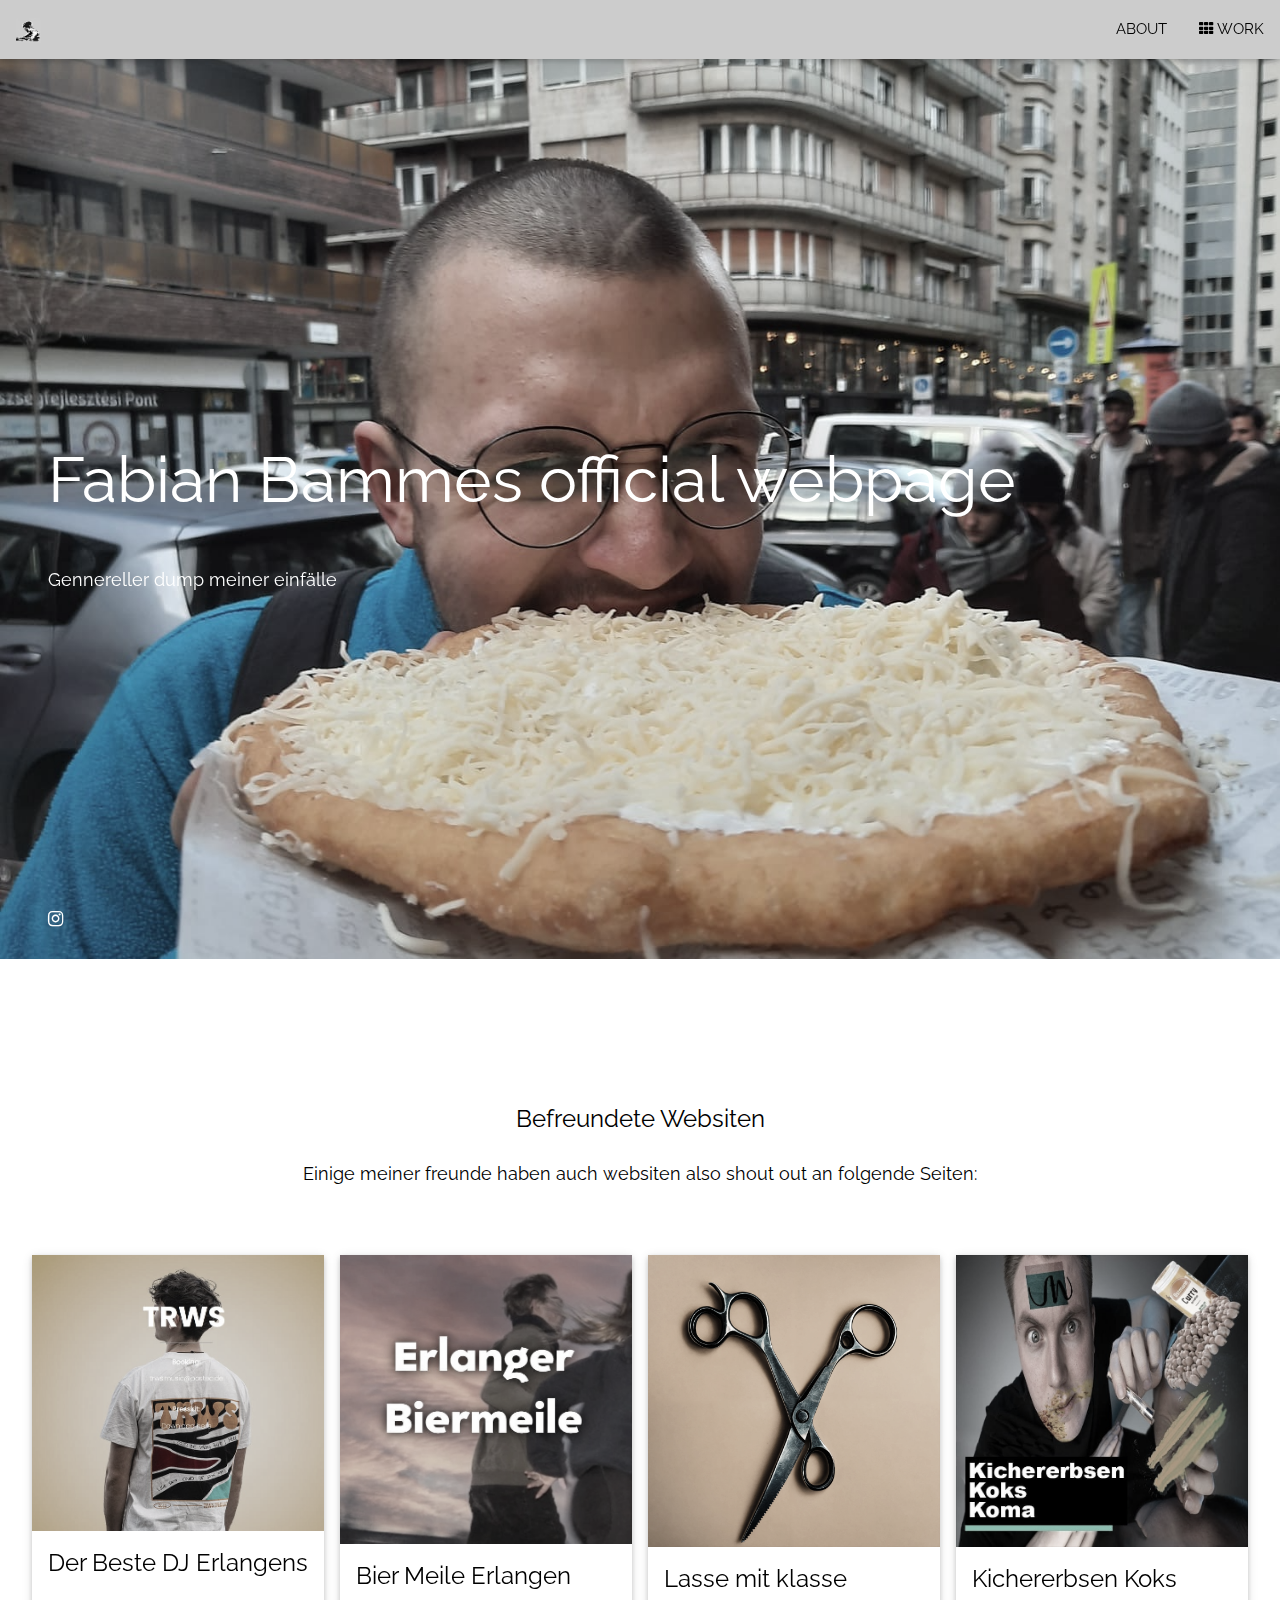
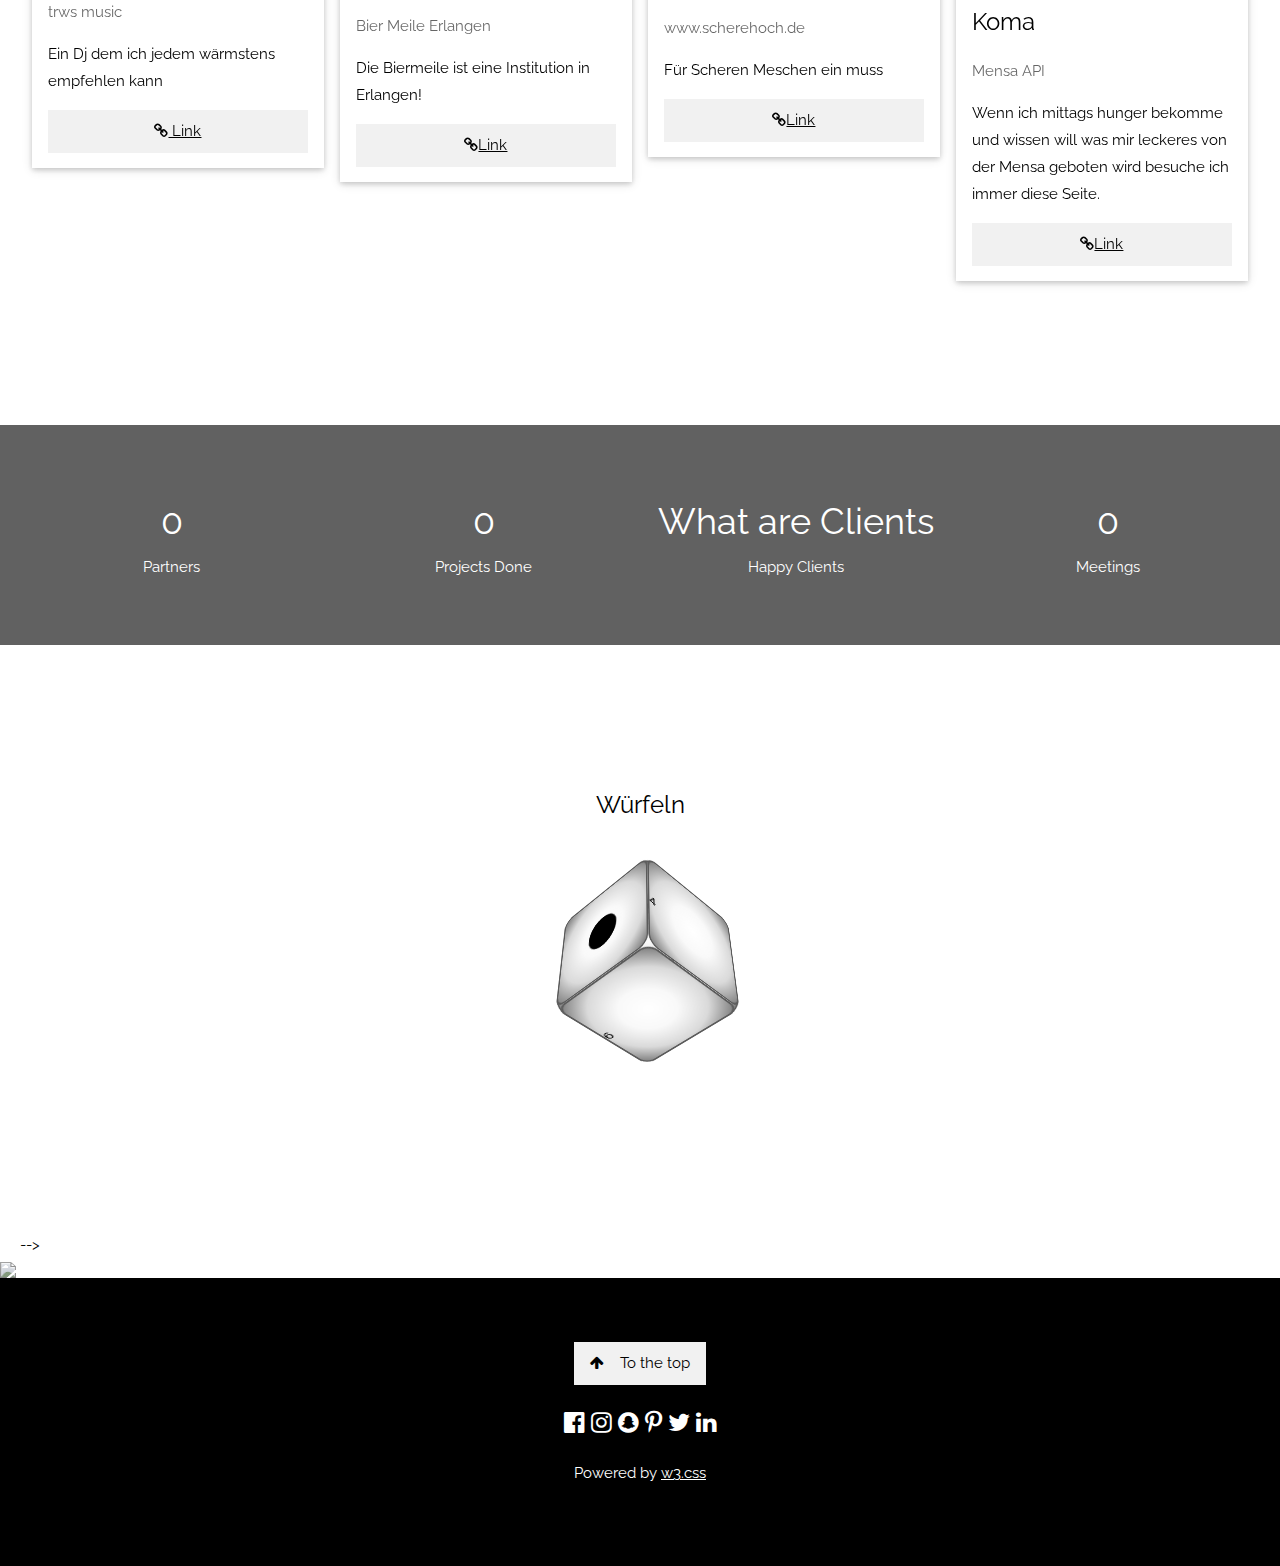
==== index.html @ ce0ee43f "würfel2" ====
<!DOCTYPE html>
<html>
<head>
<title>Fabian Bammes official</title>
<meta charset="UTF-8">
<meta name="viewport" content="width=device-width, initial-scale=1">
<link rel="stylesheet" href="./css/style.css">
<link rel="stylesheet" href="https://fonts.googleapis.com/css?family=Raleway">
<link rel="stylesheet" href="https://cdnjs.cloudflare.com/ajax/libs/font-awesome/4.7.0/css/font-awesome.min.css">
<link rel="stylesheet" href="css/wuerfel.css">
<style>
body,h1,h2,h3,h4,h5,h6 {font-family: "Raleway", sans-serif}

body, html {
  height: 100%;
  line-height: 1.8;
}

/* Full height image header */
.bgimg-1 {
  background-position: center;
  background-size: cover;
  background-image: url("Langosch.JPG");
  min-height: 100%;
}

.w3-bar .w3-button {
  padding: 16px;
}
</style>
</head>
<body>

<!-- Navbar (sit on top) -->
<div class="w3-top">
  <div class="w3-bar w3-fbgrey w3-card" id="myNavbar"> 
    <a href="#home" class="w3-bar-item w3-button w3-wide" >
        <img src="coding2.jpg" alt="Logo" width="25" >
    </a>
    <!-- Right-sided navbar links -->
    <div class="w3-right w3-hide-small">
      <a href="#about" class="w3-bar-item w3-button">ABOUT</a>
      <!-- <a href="#team" class="w3-bar-item w3-button"><i class="fa fa-user"></i> TEAM</a> -->
      <a href="#work" class="w3-bar-item w3-button"><i class="fa fa-th"></i> WORK</a>
      <!-- <a href="#pricing" class="w3-bar-item w3-button"><i class="fa fa-usd"></i> PRICING</a>
      <a href="#contact" class="w3-bar-item w3-button"><i class="fa fa-envelope"></i> CONTACT</a> -->
    </div>

    <!-- Hide right-floated links on small screens and replace them with a menu icon -->
    <a href="javascript:void(0)" class="w3-bar-item w3-button w3-right w3-hide-large w3-hide-medium" onclick="w3_open()">
      <i class="fa fa-bars"></i>
    </a>
  </div>
  <script src ='js/w3_open.js'></script>
</div>

<!-- Sidebar on small screens when clicking the menu icon -->
<nav class="w3-sidebar w3-bar-block w3-black w3-card w3-animate-left w3-hide-medium w3-hide-large" style="display:none" id="mySidebar">
  <a href="javascript:void(0)" onclick="w3_close()" class="w3-bar-item w3-button w3-large w3-padding-16">Close</a>
  <a href="#about" onclick="w3_close()" class="w3-bar-item w3-button">ABOUT</a>
  <!-- <a href="#team" onclick="w3_close()" class="w3-bar-item w3-button">TEAM</a> -->
  <a href="#work" onclick="w3_close()" class="w3-bar-item w3-button">WORK</a>
  <!-- <a href="#pricing" onclick="w3_close()" class="w3-bar-item w3-button">PRICING</a>
  <a href="#contact" onclick="w3_close()" class="w3-bar-item w3-button">CONTACT</a> -->
</nav>

<!-- Header with full-height image -->
<header class="bgimg-1 w3-display-container w3-grayscale-min" id="home">
  <div class="w3-display-left w3-text-white" style="padding:48px">
    <span class="w3-jumbo w3-hide-small">Fabian Bammes official webpage</span><br>
    <span class="w3-xxlarge w3-hide-large w3-hide-medium">Fabian Bammes official webpage</span><br>
    <span class="w3-large">Gennereller dump meiner einfälle</span>
    <!-- <p><a href="#about" class="w3-button w3-white w3-padding-large w3-large w3-margin-top w3-opacity w3-hover-opacity-off">Learn more and start today</a></p> -->
  </div> 
  <div class="w3-display-bottomleft w3-text-grey w3-large" style="padding:24px 48px">
    <!-- <i class="fa fa-facebook-official w3-hover-opacity"></i> -->
    <i class="fa fa-instagram w3-hover-opacity"></i>
    <!-- <i class="fa fa-snapchat w3-hover-opacity"></i>
    <i class="fa fa-pinterest-p w3-hover-opacity"></i>
    <i class="fa fa-twitter w3-hover-opacity"></i>
    <i class="fa fa-linkedin w3-hover-opacity"></i> -->
  </div>
</header>

<!-- About Section -->
<!-- <div class="w3-container" style="padding:128px 16px" id="about">
  <h3 class="w3-center">ABOUT THE COMPANY</h3>
  <p class="w3-center w3-large">Key features of our company</p>
  <div class="w3-row-padding w3-center" style="margin-top:64px">
    <div class="w3-quarter">
      <i class="fa fa-desktop w3-margin-bottom w3-jumbo w3-center"></i>
      <p class="w3-large">Responsive</p>
      <p>Lorem ipsum dolor sit amet, consectetur adipiscing elit, sed do eiusmod tempor incididunt ut labore et dolore.</p>
    </div>
    <div class="w3-quarter">
      <i class="fa fa-heart w3-margin-bottom w3-jumbo"></i>
      <p class="w3-large">Passion</p>
      <p>Lorem ipsum dolor sit amet, consectetur adipiscing elit, sed do eiusmod tempor incididunt ut labore et dolore.</p>
    </div>
    <div class="w3-quarter">
      <i class="fa fa-diamond w3-margin-bottom w3-jumbo"></i>
      <p class="w3-large">Design</p>
      <p>Lorem ipsum dolor sit amet, consectetur adipiscing elit, sed do eiusmod tempor incididunt ut labore et dolore.</p>
    </div>
    <div class="w3-quarter">
      <i class="fa fa-cog w3-margin-bottom w3-jumbo"></i>
      <p class="w3-large">Support</p>
      <p>Lorem ipsum dolor sit amet, consectetur adipiscing elit, sed do eiusmod tempor incididunt ut labore et dolore.</p>
    </div>
  </div>
</div> -->

<!-- Promo Section - "We know design" -->
<!-- <div class="w3-container w3-light-grey" style="padding:128px 16px">
  <div class="w3-row-padding">
    <div class="w3-col m6">
      <h3>We know design.</h3>
      <p>Lorem ipsum dolor sit amet, consectetur adipiscing elit, sed do eiusmod<br>tempor incididunt ut labore et dolore.</p>
      <p><a href="#work" class="w3-button w3-black"><i class="fa fa-th"> </i> View Our Works</a></p>
    </div>
    <div class="w3-col m6">
      <img class="w3-image w3-round-large" src="/w3images/phone_buildings.jpg" alt="Buildings" width="700" height="394">
    </div>
  </div>
</div> -->

<!-- Team Section -->
<div class="w3-container" style="padding:128px 16px" id="team">
  <h3 class="w3-center">Befreundete Websiten</h3>
  <p class="w3-center w3-large">Einige meiner freunde haben auch websiten also shout out an folgende Seiten:</p>
  <!-- OLE -->
  <div class="w3-row-padding w3-grayscale" style="margin-top:64px">
    <div class="w3-col l3 m6 w3-margin-bottom">
      <div class="w3-card">
        <img src="TRWS.JPG" alt="TRWS" style="width:100%">
        <div class="w3-container">
          <h3>Der Beste DJ Erlangens</h3>
          <p class="w3-opacity">trws music</p>
          <p>Ein Dj dem ich jedem wärmstens empfehlen kann</p>
          <a href="https://trws-music.com/">
            <p><button class="w3-button w3-light-grey w3-block"><i class="fa fa-link"></i> Link</button></p>
            </a>
        </div>
      </div>
    </div>

    <!-- BM-Erlangen -->
    <div class="w3-col l3 m6 w3-margin-bottom">
      <div class="w3-card">
        <img src="BM1.JPG" alt="BM" style="width:100%">
        <div class="w3-container">
          <h3>Bier Meile Erlangen</h3>
          <p class="w3-opacity">Bier Meile Erlangen</p>
          <p>Die Biermeile ist eine Institution in Erlangen!</p>
          <a href="https://www.bier-meile.com">
          <p><button class="w3-button w3-light-grey w3-block"><i class="fa fa-link"></i>Link</button></p>
         </a>
        </div>
      </div>
    </div>

    <!-- Scheren -->
    <div class="w3-col l3 m6 w3-margin-bottom">
        <div class="w3-card">
          <img src="Schere.jpg" alt="Schere" style="width:100%">
          <div  class="w3-container">
            <h3>Lasse mit klasse</h3>
            <p class="w3-opacity">www.scherehoch.de</p>
            <p>Für Scheren Meschen ein muss</p>
            <a href="https://www.scherehoch.de">
            <p><button class="w3-button w3-light-grey w3-block"><i class="fa fa-link"></i>Link</button></p>
            </a>
          </div>
        </div>
    </div>

    <!-- Kichererbsen KK -->
    <div class="w3-col l3 m6 w3-margin-bottom">
      <div class="w3-card">
        <img src="KKK.jpeg" alt="GUGU" style="width:100%">
        <div class="w3-container">
          <h3>Kichererbsen Koks Koma</h3>
          <p class="w3-opacity">Mensa API</p>
          <p>Wenn ich mittags hunger bekomme und wissen will was mir leckeres von der Mensa geboten wird besuche ich immer diese Seite.</p>
          <a href="https://www.wann-mensa-heute.de">
            <p><button class="w3-button w3-light-grey w3-block"><i class="fa fa-link"></i>Link</button></p>
            </a>
        </div>
      </div>
    </div>

    <!-- slider -->
    <!-- <div class="w3-col l3 m6 w3-margin-bottom">
      <div class="w3-card">
        <img src="rand.JPG" alt="Mike" style="width:100%">
        <div class="w3-container">
          <h3>Bier Meile Erlangen</h3>
          <p class="w3-opacity">Bier Meile Erlangen</p>
          <p>Die Biermeile ist eine Institution in Erlangen!</p>
          <a href="https://sliding.toys/mystic-square/8-puzzle/">
          <p><button class="w3-button w3-light-grey w3-block"><i class="fa fa-link"></i>Link</button></p>
         </a>
        </div>
      </div>
    </div> -->

    
   <!--  <div class="w3-col l3 m6 w3-margin-bottom">
      <div class="w3-card">
        <img src=" " alt="" style="width:100%">
        <div class="w3-container">
          <h3>test</h3>
          <p class="w3-opacity">test</p>
          <p>test</p>
          <a href="https://longdogechallenge.com/">
          <p><button class="w3-button w3-light-grey w3-block"><i class="fa fa-link"></i>Link</button></p>
         </a>
        </div>
      </div>
    </div> -->

  </div>
</div>

<!-- Promo Section "Statistics" -->
<div class="w3-container w3-row w3-center w3-dark-grey w3-padding-64">
  <div class="w3-quarter">
    <span class="w3-xxlarge">0</span>
    <br>Partners
  </div>
  <div class="w3-quarter">
    <span class="w3-xxlarge">0</span>
    <br>Projects Done
  </div>
  <div class="w3-quarter">
    <span class="w3-xxlarge">What are Clients</span>
    <br>Happy Clients
  </div>
  <div class="w3-quarter">
    <span class="w3-xxlarge">0</span>
    <br>Meetings
  </div>
</div>

<div class="w3-container" style="padding:128px 16px" id="team">
  <h3 class="w3-center">Würfeln</h3>

  <div class="wrapper">
    <div class="cube" id="cube">
        <div class="face">1</div>
        <div class="face">2</div>
        <div class="face">3</div>
        <div class="face">4</div>
        <div class="face">5</div>
        <div class="face">6</div>
    </div>
</div>
<script src="js/wuerfeln.js"></script>
</div>













<!-- Work Section -->
<!-- <div class="w3-container" style="padding:128px 16px" id="work">
  <h3 class="w3-center">OUR WORK</h3>
  <p class="w3-center w3-large">What we've done for people</p>

  <div class="w3-row-padding" style="margin-top:64px">
    <div class="w3-col l3 m6">
      <img src="/w3images/tech_mic.jpg" style="width:100%" onclick="onClick(this)" class="w3-hover-opacity" alt="A microphone">
    </div>
    <div class="w3-col l3 m6">
      <img src="/w3images/tech_phone.jpg" style="width:100%" onclick="onClick(this)" class="w3-hover-opacity" alt="A phone">
    </div>
    <div class="w3-col l3 m6">
      <img src="/w3images/tech_drone.jpg" style="width:100%" onclick="onClick(this)" class="w3-hover-opacity" alt="A drone">
    </div>
    <div class="w3-col l3 m6">
      <img src="/w3images/tech_sound.jpg" style="width:100%" onclick="onClick(this)" class="w3-hover-opacity" alt="Soundbox">
    </div>
  </div>

  <div class="w3-row-padding w3-section">
    <div class="w3-col l3 m6">
      <img src="/w3images/tech_tablet.jpg" style="width:100%" onclick="onClick(this)" class="w3-hover-opacity" alt="A tablet">
    </div>
    <div class="w3-col l3 m6">
      <img src="/w3images/tech_camera.jpg" style="width:100%" onclick="onClick(this)" class="w3-hover-opacity" alt="A camera">
    </div>
    <div class="w3-col l3 m6">
      <img src="/w3images/tech_typewriter.jpg" style="width:100%" onclick="onClick(this)" class="w3-hover-opacity" alt="A typewriter">
    </div>
    <div class="w3-col l3 m6">
      <img src="/w3images/tech_tableturner.jpg" style="width:100%" onclick="onClick(this)" class="w3-hover-opacity" alt="A tableturner">
    </div>
  </div>
</div> -->

<!-- Modal for full size images on click-->
<!-- <div id="modal01" class="w3-modal w3-black" onclick="this.style.display='none'">
  <span class="w3-button w3-xxlarge w3-black w3-padding-large w3-display-topright" title="Close Modal Image">×</span>
  <div class="w3-modal-content w3-animate-zoom w3-center w3-transparent w3-padding-64">
    <img id="img01" class="w3-image">
    <p id="caption" class="w3-opacity w3-large"></p>
  </div>
</div> -->

<!-- Skills Section -->
<!-- <div class="w3-container w3-light-grey w3-padding-64">
  <div class="w3-row-padding">
    <div class="w3-col m6">
      <h3>Our Skills.</h3>
      <p>Lorem ipsum dolor sit amet, consectetur adipiscing elit, sed do eiusmod<br>
      tempor incididunt ut labore et dolore.</p>
      <p>Lorem ipsum dolor sit amet, consectetur adipiscing elit, sed do eiusmod<br>
      tempor incididunt ut labore et dolore.</p>
    </div>
    <div class="w3-col m6">
      <p class="w3-wide"><i class="fa fa-camera w3-margin-right"></i>Photography</p>
      <div class="w3-grey">
        <div class="w3-container w3-dark-grey w3-center" style="width:90%">90%</div>
      </div>
      <p class="w3-wide"><i class="fa fa-desktop w3-margin-right"></i>Web Design</p>
      <div class="w3-grey">
        <div class="w3-container w3-dark-grey w3-center" style="width:85%">85%</div>
      </div>
      <p class="w3-wide"><i class="fa fa-photo w3-margin-right"></i>Photoshop</p>
      <div class="w3-grey">
        <div class="w3-container w3-dark-grey w3-center" style="width:75%">75%</div>
      </div>
    </div>
  </div>
</div> -->

<!-- Pricing Section -->
<!-- <div class="w3-container w3-center w3-dark-grey" style="padding:128px 16px" id="pricing">
  <h3>PRICING</h3>
  <p class="w3-large">Choose a pricing plan that fits your needs.</p>
  <div class="w3-row-padding" style="margin-top:64px">
    <div class="w3-third w3-section">
      <ul class="w3-ul w3-white w3-hover-shadow">
        <li class="w3-black w3-xlarge w3-padding-32">Basic</li>
        <li class="w3-padding-16"><b>10GB</b> Storage</li>
        <li class="w3-padding-16"><b>10</b> Emails</li>
        <li class="w3-padding-16"><b>10</b> Domains</li>
        <li class="w3-padding-16"><b>Endless</b> Support</li>
        <li class="w3-padding-16">
          <h2 class="w3-wide">$ 10</h2>
          <span class="w3-opacity">per month</span>
        </li>
        <li class="w3-light-grey w3-padding-24">
          <button class="w3-button w3-black w3-padding-large">Sign Up</button>
        </li>
      </ul>
    </div>
    <div class="w3-third">
      <ul class="w3-ul w3-white w3-hover-shadow">
        <li class="w3-red w3-xlarge w3-padding-48">Pro</li>
        <li class="w3-padding-16"><b>25GB</b> Storage</li>
        <li class="w3-padding-16"><b>25</b> Emails</li>
        <li class="w3-padding-16"><b>25</b> Domains</li>
        <li class="w3-padding-16"><b>Endless</b> Support</li>
        <li class="w3-padding-16">
          <h2 class="w3-wide">$ 25</h2>
          <span class="w3-opacity">per month</span>
        </li>
        <li class="w3-light-grey w3-padding-24">
          <button class="w3-button w3-black w3-padding-large">Sign Up</button>
        </li>
      </ul>
    </div>
    <div class="w3-third w3-section">
      <ul class="w3-ul w3-white w3-hover-shadow">
        <li class="w3-black w3-xlarge w3-padding-32">Premium</li>
        <li class="w3-padding-16"><b>50GB</b> Storage</li>
        <li class="w3-padding-16"><b>50</b> Emails</li>
        <li class="w3-padding-16"><b>50</b> Domains</li>
        <li class="w3-padding-16"><b>Endless</b> Support</li>
        <li class="w3-padding-16">
          <h2 class="w3-wide">$ 50</h2>
          <span class="w3-opacity">per month</span>
        </li>
        <li class="w3-light-grey w3-padding-24">
          <button class="w3-button w3-black w3-padding-large">Sign Up</button>
        </li>
      </ul>
    </div>
  </div>
</div> -->

<!-- Contact Section -->
<!-- <div class="w3-container w3-light-grey" style="padding:128px 16px" id="contact">
  <h3 class="w3-center">CONTACT</h3>
  <p class="w3-center w3-large">Lets get in touch. Send us a message:</p>
  <div style="margin-top:48px">
    <p><i class="fa fa-map-marker fa-fw w3-xxlarge w3-margin-right"></i> Chicago, US</p>
    <p><i class="fa fa-phone fa-fw w3-xxlarge w3-margin-right"></i> Phone: +00 151515</p>
    <p><i class="fa fa-envelope fa-fw w3-xxlarge w3-margin-right"> </i> Email: mail@mail.com</p>
    <br>
    <form action="/action_page.php" target="_blank">
      <p><input class="w3-input w3-border" type="text" placeholder="Name" required name="Name"></p>
      <p><input class="w3-input w3-border" type="text" placeholder="Email" required name="Email"></p>
      <p><input class="w3-input w3-border" type="text" placeholder="Subject" required name="Subject"></p>
      <p><input class="w3-input w3-border" type="text" placeholder="Message" required name="Message"></p>
      <p>
        <button class="w3-button w3-black" type="submit">
          <i class="fa fa-paper-plane"></i> SEND MESSAGE
        </button>
      </p>
    </form>
    <!-- Image of location/map -->
    <img src="/w3images/map.jpg" class="w3-image w3-greyscale" style="width:100%;margin-top:48px">
  </div>
</div> -->

<!-- Footer -->
<footer class="w3-center w3-black w3-padding-64">
  <a href="#home" class="w3-button w3-light-grey"><i class="fa fa-arrow-up w3-margin-right"></i>To the top</a>
  <div class="w3-xlarge w3-section">
    <i class="fa fa-facebook-official w3-hover-opacity"></i>
    <i class="fa fa-instagram w3-hover-opacity"></i>
    <i class="fa fa-snapchat w3-hover-opacity"></i>
    <i class="fa fa-pinterest-p w3-hover-opacity"></i>
    <i class="fa fa-twitter w3-hover-opacity"></i>
    <i class="fa fa-linkedin w3-hover-opacity"></i>
  </div>
  <p>Powered by <a href="https://www.w3schools.com/w3css/default.asp" title="W3.CSS" target="_blank" class="w3-hover-text-green">w3.css</a></p>
</footer>
---- css/style.css ----
/* W3.CSS 4.15 December 2020 by Jan Egil and Borge Refsnes */
html{box-sizing:border-box}*,*:before,*:after{box-sizing:inherit}
/* Extract from normalize.css by Nicolas Gallagher and Jonathan Neal git.io/normalize */
html{-ms-text-size-adjust:100%;-webkit-text-size-adjust:100%}body{margin:0}
article,aside,details,figcaption,figure,footer,header,main,menu,nav,section{display:block}summary{display:list-item}
audio,canvas,progress,video{display:inline-block}progress{vertical-align:baseline}
audio:not([controls]){display:none;height:0}[hidden],template{display:none}
a{background-color:transparent}a:active,a:hover{outline-width:0}
abbr[title]{border-bottom:none;text-decoration:underline;text-decoration:underline dotted}
b,strong{font-weight:bolder}dfn{font-style:italic}mark{background:#ff0;color:#000}
small{font-size:80%}sub,sup{font-size:75%;line-height:0;position:relative;vertical-align:baseline}
sub{bottom:-0.25em}sup{top:-0.5em}figure{margin:1em 40px}img{border-style:none}
code,kbd,pre,samp{font-family:monospace,monospace;font-size:1em}hr{box-sizing:content-box;height:0;overflow:visible}
button,input,select,textarea,optgroup{font:inherit;margin:0}optgroup{font-weight:bold}
button,input{overflow:visible}button,select{text-transform:none}
button,[type=button],[type=reset],[type=submit]{-webkit-appearance:button}
button::-moz-focus-inner,[type=button]::-moz-focus-inner,[type=reset]::-moz-focus-inner,[type=submit]::-moz-focus-inner{border-style:none;padding:0}
button:-moz-focusring,[type=button]:-moz-focusring,[type=reset]:-moz-focusring,[type=submit]:-moz-focusring{outline:1px dotted ButtonText}
fieldset{border:1px solid #c0c0c0;margin:0 2px;padding:.35em .625em .75em}
legend{color:inherit;display:table;max-width:100%;padding:0;white-space:normal}textarea{overflow:auto}
[type=checkbox],[type=radio]{padding:0}
[type=number]::-webkit-inner-spin-button,[type=number]::-webkit-outer-spin-button{height:auto}
[type=search]{-webkit-appearance:textfield;outline-offset:-2px}
[type=search]::-webkit-search-decoration{-webkit-appearance:none}
::-webkit-file-upload-button{-webkit-appearance:button;font:inherit}
/* End extract */
html,body{font-family:Verdana,sans-serif;font-size:15px;line-height:1.5}html{overflow-x:hidden}
h1{font-size:36px}h2{font-size:30px}h3{font-size:24px}h4{font-size:20px}h5{font-size:18px}h6{font-size:16px}
.w3-serif{font-family:serif}.w3-sans-serif{font-family:sans-serif}.w3-cursive{font-family:cursive}.w3-monospace{font-family:monospace}
h1,h2,h3,h4,h5,h6{font-family:"Segoe UI",Arial,sans-serif;font-weight:400;margin:10px 0}.w3-wide{letter-spacing:4px}
hr{border:0;border-top:1px solid #eee;margin:20px 0}
.w3-image{max-width:100%;height:auto}img{vertical-align:middle}a{color:inherit}
.w3-table,.w3-table-all{border-collapse:collapse;border-spacing:0;width:100%;display:table}.w3-table-all{border:1px solid #ccc}
.w3-bordered tr,.w3-table-all tr{border-bottom:1px solid #ddd}.w3-striped tbody tr:nth-child(even){background-color:#f1f1f1}
.w3-table-all tr:nth-child(odd){background-color:#fff}.w3-table-all tr:nth-child(even){background-color:#f1f1f1}
.w3-hoverable tbody tr:hover,.w3-ul.w3-hoverable li:hover{background-color:#ccc}.w3-centered tr th,.w3-centered tr td{text-align:center}
.w3-table td,.w3-table th,.w3-table-all td,.w3-table-all th{padding:8px 8px;display:table-cell;text-align:left;vertical-align:top}
.w3-table th:first-child,.w3-table td:first-child,.w3-table-all th:first-child,.w3-table-all td:first-child{padding-left:16px}
.w3-btn,.w3-button{border:none;display:inline-block;padding:8px 16px;vertical-align:middle;overflow:hidden;text-decoration:none;color:inherit;background-color:inherit;text-align:center;cursor:pointer;white-space:nowrap}
.w3-btn:hover{box-shadow:0 8px 16px 0 rgba(0,0,0,0.2),0 6px 20px 0 rgba(0,0,0,0.19)}
.w3-btn,.w3-button{-webkit-touch-callout:none;-webkit-user-select:none;-khtml-user-select:none;-moz-user-select:none;-ms-user-select:none;user-select:none}   
.w3-disabled,.w3-btn:disabled,.w3-button:disabled{cursor:not-allowed;opacity:0.3}.w3-disabled *,:disabled *{pointer-events:none}
.w3-btn.w3-disabled:hover,.w3-btn:disabled:hover{box-shadow:none}
.w3-badge,.w3-tag{background-color:#000;color:#fff;display:inline-block;padding-left:8px;padding-right:8px;text-align:center}.w3-badge{border-radius:50%}
.w3-ul{list-style-type:none;padding:0;margin:0}.w3-ul li{padding:8px 16px;border-bottom:1px solid #ddd}.w3-ul li:last-child{border-bottom:none}
.w3-tooltip,.w3-display-container{position:relative}.w3-tooltip .w3-text{display:none}.w3-tooltip:hover .w3-text{display:inline-block}
.w3-ripple:active{opacity:0.5}.w3-ripple{transition:opacity 0s}
.w3-input{padding:8px;display:block;border:none;border-bottom:1px solid #ccc;width:100%}
.w3-select{padding:9px 0;width:100%;border:none;border-bottom:1px solid #ccc}
.w3-dropdown-click,.w3-dropdown-hover{position:relative;display:inline-block;cursor:pointer}
.w3-dropdown-hover:hover .w3-dropdown-content{display:block}
.w3-dropdown-hover:first-child,.w3-dropdown-click:hover{background-color:#ccc;color:#000}
.w3-dropdown-hover:hover > .w3-button:first-child,.w3-dropdown-click:hover > .w3-button:first-child{background-color:#ccc;color:#000}
.w3-dropdown-content{cursor:auto;color:#000;background-color:#fff;display:none;position:absolute;min-width:160px;margin:0;padding:0;z-index:1}
.w3-check,.w3-radio{width:24px;height:24px;position:relative;top:6px}
.w3-sidebar{height:100%;width:200px;background-color:#fff;position:fixed!important;z-index:1;overflow:auto}
.w3-bar-block .w3-dropdown-hover,.w3-bar-block .w3-dropdown-click{width:100%}
.w3-bar-block .w3-dropdown-hover .w3-dropdown-content,.w3-bar-block .w3-dropdown-click .w3-dropdown-content{min-width:100%}
.w3-bar-block .w3-dropdown-hover .w3-button,.w3-bar-block .w3-dropdown-click .w3-button{width:100%;text-align:left;padding:8px 16px}
.w3-main,#main{transition:margin-left .4s}
.w3-modal{z-index:3;display:none;padding-top:100px;position:fixed;left:0;top:0;width:100%;height:100%;overflow:auto;background-color:rgb(0,0,0);background-color:rgba(0,0,0,0.4)}
.w3-modal-content{margin:auto;background-color:#fff;position:relative;padding:0;outline:0;width:600px}
.w3-bar{width:100%;overflow:hidden}.w3-center .w3-bar{display:inline-block;width:auto}
.w3-bar .w3-bar-item{padding:8px 16px;float:left;width:auto;border:none;display:block;outline:0}
.w3-bar .w3-dropdown-hover,.w3-bar .w3-dropdown-click{position:static;float:left}
.w3-bar .w3-button{white-space:normal}
.w3-bar-block .w3-bar-item{width:100%;display:block;padding:8px 16px;text-align:left;border:none;white-space:normal;float:none;outline:0}
.w3-bar-block.w3-center .w3-bar-item{text-align:center}.w3-block{display:block;width:100%}
.w3-responsive{display:block;overflow-x:auto}
.w3-container:after,.w3-container:before,.w3-panel:after,.w3-panel:before,.w3-row:after,.w3-row:before,.w3-row-padding:after,.w3-row-padding:before,
.w3-cell-row:before,.w3-cell-row:after,.w3-clear:after,.w3-clear:before,.w3-bar:before,.w3-bar:after{content:"";display:table;clear:both}
.w3-col,.w3-half,.w3-third,.w3-twothird,.w3-threequarter,.w3-quarter{float:left;width:100%}
.w3-col.s1{width:8.33333%}.w3-col.s2{width:16.66666%}.w3-col.s3{width:24.99999%}.w3-col.s4{width:33.33333%}
.w3-col.s5{width:41.66666%}.w3-col.s6{width:49.99999%}.w3-col.s7{width:58.33333%}.w3-col.s8{width:66.66666%}
.w3-col.s9{width:74.99999%}.w3-col.s10{width:83.33333%}.w3-col.s11{width:91.66666%}.w3-col.s12{width:99.99999%}
@media (min-width:601px){.w3-col.m1{width:8.33333%}.w3-col.m2{width:16.66666%}.w3-col.m3,.w3-quarter{width:24.99999%}.w3-col.m4,.w3-third{width:33.33333%}
.w3-col.m5{width:41.66666%}.w3-col.m6,.w3-half{width:49.99999%}.w3-col.m7{width:58.33333%}.w3-col.m8,.w3-twothird{width:66.66666%}
.w3-col.m9,.w3-threequarter{width:74.99999%}.w3-col.m10{width:83.33333%}.w3-col.m11{width:91.66666%}.w3-col.m12{width:99.99999%}}
@media (min-width:993px){.w3-col.l1{width:8.33333%}.w3-col.l2{width:16.66666%}.w3-col.l3{width:24.99999%}.w3-col.l4{width:33.33333%}
.w3-col.l5{width:41.66666%}.w3-col.l6{width:49.99999%}.w3-col.l7{width:58.33333%}.w3-col.l8{width:66.66666%}
.w3-col.l9{width:74.99999%}.w3-col.l10{width:83.33333%}.w3-col.l11{width:91.66666%}.w3-col.l12{width:99.99999%}}
.w3-rest{overflow:hidden}.w3-stretch{margin-left:-16px;margin-right:-16px}
.w3-content,.w3-auto{margin-left:auto;margin-right:auto}.w3-content{max-width:980px}.w3-auto{max-width:1140px}
.w3-cell-row{display:table;width:100%}.w3-cell{display:table-cell}
.w3-cell-top{vertical-align:top}.w3-cell-middle{vertical-align:middle}.w3-cell-bottom{vertical-align:bottom}
.w3-hide{display:none!important}.w3-show-block,.w3-show{display:block!important}.w3-show-inline-block{display:inline-block!important}
@media (max-width:1205px){.w3-auto{max-width:95%}}
@media (max-width:600px){.w3-modal-content{margin:0 10px;width:auto!important}.w3-modal{padding-top:30px}
.w3-dropdown-hover.w3-mobile .w3-dropdown-content,.w3-dropdown-click.w3-mobile .w3-dropdown-content{position:relative}	
.w3-hide-small{display:none!important}.w3-mobile{display:block;width:100%!important}.w3-bar-item.w3-mobile,.w3-dropdown-hover.w3-mobile,.w3-dropdown-click.w3-mobile{text-align:center}
.w3-dropdown-hover.w3-mobile,.w3-dropdown-hover.w3-mobile .w3-btn,.w3-dropdown-hover.w3-mobile .w3-button,.w3-dropdown-click.w3-mobile,.w3-dropdown-click.w3-mobile .w3-btn,.w3-dropdown-click.w3-mobile .w3-button{width:100%}}
@media (max-width:768px){.w3-modal-content{width:500px}.w3-modal{padding-top:50px}}
@media (min-width:993px){.w3-modal-content{width:900px}.w3-hide-large{display:none!important}.w3-sidebar.w3-collapse{display:block!important}}
@media (max-width:992px) and (min-width:601px){.w3-hide-medium{display:none!important}}
@media (max-width:992px){.w3-sidebar.w3-collapse{display:none}.w3-main{margin-left:0!important;margin-right:0!important}.w3-auto{max-width:100%}}
.w3-top,.w3-bottom{position:sticky;width:100%;z-index:1}.w3-top{top:0}.w3-bottom{bottom:0}
.w3-overlay{position:fixed;display:none;width:100%;height:100%;top:0;left:0;right:0;bottom:0;background-color:rgba(0,0,0,0.5);z-index:2}
.w3-display-topleft{position:absolute;left:0;top:0}.w3-display-topright{position:absolute;right:0;top:0}
.w3-display-bottomleft{position:absolute;left:0;bottom:0}.w3-display-bottomright{position:absolute;right:0;bottom:0}
.w3-display-middle{position:absolute;top:50%;left:50%;transform:translate(-50%,-50%);-ms-transform:translate(-50%,-50%)}
.w3-display-left{position:absolute;top:50%;left:0%;transform:translate(0%,-50%);-ms-transform:translate(-0%,-50%)}
.w3-display-right{position:absolute;top:50%;right:0%;transform:translate(0%,-50%);-ms-transform:translate(0%,-50%)}
.w3-display-topmiddle{position:absolute;left:50%;top:0;transform:translate(-50%,0%);-ms-transform:translate(-50%,0%)}
.w3-display-bottommiddle{position:absolute;left:50%;bottom:0;transform:translate(-50%,0%);-ms-transform:translate(-50%,0%)}
.w3-display-container:hover .w3-display-hover{display:block}.w3-display-container:hover span.w3-display-hover{display:inline-block}.w3-display-hover{display:none}
.w3-display-position{position:absolute}
.w3-circle{border-radius:50%}
.w3-round-small{border-radius:2px}.w3-round,.w3-round-medium{border-radius:4px}.w3-round-large{border-radius:8px}.w3-round-xlarge{border-radius:16px}.w3-round-xxlarge{border-radius:32px}
.w3-row-padding,.w3-row-padding>.w3-half,.w3-row-padding>.w3-third,.w3-row-padding>.w3-twothird,.w3-row-padding>.w3-threequarter,.w3-row-padding>.w3-quarter,.w3-row-padding>.w3-col{padding:0 8px}
.w3-container,.w3-panel{padding:0.01em 16px}.w3-panel{margin-top:16px;margin-bottom:16px}
.w3-code,.w3-codespan{font-family:Consolas,"courier new";font-size:16px}
.w3-code{width:auto;background-color:#fff;padding:8px 12px;border-left:4px solid #4CAF50;word-wrap:break-word}
.w3-codespan{color:crimson;background-color:#f1f1f1;padding-left:4px;padding-right:4px;font-size:110%}
.w3-card,.w3-card-2{box-shadow:0 2px 5px 0 rgba(0,0,0,0.16),0 2px 10px 0 rgba(0,0,0,0.12)}
.w3-card-4,.w3-hover-shadow:hover{box-shadow:0 4px 10px 0 rgba(0,0,0,0.2),0 4px 20px 0 rgba(0,0,0,0.19)}
.w3-spin{animation:w3-spin 2s infinite linear}@keyframes w3-spin{0%{transform:rotate(0deg)}100%{transform:rotate(359deg)}}
.w3-animate-fading{animation:fading 10s infinite}@keyframes fading{0%{opacity:0}50%{opacity:1}100%{opacity:0}}
.w3-animate-opacity{animation:opac 0.8s}@keyframes opac{from{opacity:0} to{opacity:1}}
.w3-animate-top{position:relative;animation:animatetop 0.4s}@keyframes animatetop{from{top:-300px;opacity:0} to{top:0;opacity:1}}
.w3-animate-left{position:relative;animation:animateleft 0.4s}@keyframes animateleft{from{left:-300px;opacity:0} to{left:0;opacity:1}}
.w3-animate-right{position:relative;animation:animateright 0.4s}@keyframes animateright{from{right:-300px;opacity:0} to{right:0;opacity:1}}
.w3-animate-bottom{position:relative;animation:animatebottom 0.4s}@keyframes animatebottom{from{bottom:-300px;opacity:0} to{bottom:0;opacity:1}}
.w3-animate-zoom {animation:animatezoom 0.6s}@keyframes animatezoom{from{transform:scale(0)} to{transform:scale(1)}}
.w3-animate-input{transition:width 0.4s ease-in-out}.w3-animate-input:focus{width:100%!important}
.w3-opacity,.w3-hover-opacity:hover{opacity:0.60}.w3-opacity-off,.w3-hover-opacity-off:hover{opacity:1}
.w3-opacity-max{opacity:0.25}.w3-opacity-min{opacity:0.75}
.w3-greyscale-max,.w3-grayscale-max,.w3-hover-greyscale:hover,.w3-hover-grayscale:hover{filter:grayscale(100%)}
.w3-greyscale,.w3-grayscale{filter:grayscale(75%)}.w3-greyscale-min,.w3-grayscale-min{filter:grayscale(50%)}
.w3-sepia{filter:sepia(75%)}.w3-sepia-max,.w3-hover-sepia:hover{filter:sepia(100%)}.w3-sepia-min{filter:sepia(50%)}
.w3-tiny{font-size:10px!important}.w3-small{font-size:12px!important}.w3-medium{font-size:15px!important}.w3-large{font-size:18px!important}
.w3-xlarge{font-size:24px!important}.w3-xxlarge{font-size:36px!important}.w3-xxxlarge{font-size:48px!important}.w3-jumbo{font-size:64px!important}
.w3-left-align{text-align:left!important}.w3-right-align{text-align:right!important}.w3-justify{text-align:justify!important}.w3-center{text-align:center!important}
.w3-border-0{border:0!important}.w3-border{border:1px solid #ccc!important}
.w3-border-top{border-top:1px solid #ccc!important}.w3-border-bottom{border-bottom:1px solid #ccc!important}
.w3-border-left{border-left:1px solid #ccc!important}.w3-border-right{border-right:1px solid #ccc!important}
.w3-topbar{border-top:6px solid #ccc!important}.w3-bottombar{border-bottom:6px solid #ccc!important}
.w3-leftbar{border-left:6px solid #ccc!important}.w3-rightbar{border-right:6px solid #ccc!important}
.w3-section,.w3-code{margin-top:16px!important;margin-bottom:16px!important}
.w3-margin{margin:16px!important}.w3-margin-top{margin-top:16px!important}.w3-margin-bottom{margin-bottom:16px!important}
.w3-margin-left{margin-left:16px!important}.w3-margin-right{margin-right:16px!important}
.w3-padding-small{padding:4px 8px!important}.w3-padding{padding:8px 16px!important}.w3-padding-large{padding:12px 24px!important}
.w3-padding-16{padding-top:16px!important;padding-bottom:16px!important}.w3-padding-24{padding-top:24px!important;padding-bottom:24px!important}
.w3-padding-32{padding-top:32px!important;padding-bottom:32px!important}.w3-padding-48{padding-top:48px!important;padding-bottom:48px!important}
.w3-padding-64{padding-top:64px!important;padding-bottom:64px!important}
.w3-padding-top-64{padding-top:64px!important}.w3-padding-top-48{padding-top:48px!important}
.w3-padding-top-32{padding-top:32px!important}.w3-padding-top-24{padding-top:24px!important}
.w3-left{float:left!important}.w3-right{float:right!important}
.w3-button:hover{color:#000!important;background-color:#ccc!important}
.w3-transparent,.w3-hover-none:hover{background-color:transparent!important}
.w3-hover-none:hover{box-shadow:none!important}

/* Colors */
.w3-amber,.w3-hover-amber:hover{color:#000!important;background-color:#ffc107!important}
.w3-aqua,.w3-hover-aqua:hover{color:#000!important;background-color:#00ffff!important}
.w3-blue,.w3-hover-blue:hover{color:#fff!important;background-color:#2196F3!important}
.w3-light-blue,.w3-hover-light-blue:hover{color:#000!important;background-color:#87CEEB!important}
.w3-brown,.w3-hover-brown:hover{color:#fff!important;background-color:#795548!important}
.w3-cyan,.w3-hover-cyan:hover{color:#000!important;background-color:#00bcd4!important}
.w3-blue-grey,.w3-hover-blue-grey:hover,.w3-blue-gray,.w3-hover-blue-gray:hover{color:#fff!important;background-color:#607d8b!important}
.w3-green,.w3-hover-green:hover{color:#fff!important;background-color:#4CAF50!important}
.w3-light-green,.w3-hover-light-green:hover{color:#000!important;background-color:#8bc34a!important}
.w3-indigo,.w3-hover-indigo:hover{color:#fff!important;background-color:#3f51b5!important}
.w3-khaki,.w3-hover-khaki:hover{color:#000!important;background-color:#f0e68c!important}
.w3-lime,.w3-hover-lime:hover{color:#000!important;background-color:#cddc39!important}
.w3-orange,.w3-hover-orange:hover{color:#000!important;background-color:#ff9800!important}
.w3-deep-orange,.w3-hover-deep-orange:hover{color:#fff!important;background-color:#ff5722!important}
.w3-pink,.w3-hover-pink:hover{color:#fff!important;background-color:#e91e63!important}
.w3-purple,.w3-hover-purple:hover{color:#fff!important;background-color:#9c27b0!important}
.w3-deep-purple,.w3-hover-deep-purple:hover{color:#fff!important;background-color:#673ab7!important}
.w3-red,.w3-hover-red:hover{color:#fff!important;background-color:#f44336!important}
.w3-sand,.w3-hover-sand:hover{color:#000!important;background-color:#fdf5e6!important}
.w3-teal,.w3-hover-teal:hover{color:#fff!important;background-color:#009688!important}
.w3-yellow,.w3-hover-yellow:hover{color:#000!important;background-color:#ffeb3b!important}
.w3-white,.w3-hover-white:hover{color:#000!important;background-color:#fff!important}
.w3-black,.w3-hover-black:hover{color:#fff!important;background-color:#000!important}
.w3-fbgrey,.w3-hover-fbgrey:hover{color:#000!important;background-color:#ccc!important}

.w3-grey,.w3-hover-grey:hover,.w3-gray,.w3-hover-gray:hover{color:#000!important;background-color:#9e9e9e!important}
.w3-light-grey,.w3-hover-light-grey:hover,.w3-light-gray,.w3-hover-light-gray:hover{color:#000!important;background-color:#f1f1f1!important}
.w3-dark-grey,.w3-hover-dark-grey:hover,.w3-dark-gray,.w3-hover-dark-gray:hover{color:#fff!important;background-color:#616161!important}
.w3-pale-red,.w3-hover-pale-red:hover{color:#000!important;background-color:#ffdddd!important}
.w3-pale-green,.w3-hover-pale-green:hover{color:#000!important;background-color:#ddffdd!important}
.w3-pale-yellow,.w3-hover-pale-yellow:hover{color:#000!important;background-color:#ffffcc!important}
.w3-pale-blue,.w3-hover-pale-blue:hover{color:#000!important;background-color:#ddffff!important}
.w3-text-amber,.w3-hover-text-amber:hover{color:#ffc107!important}
.w3-text-aqua,.w3-hover-text-aqua:hover{color:#00ffff!important}
.w3-text-blue,.w3-hover-text-blue:hover{color:#2196F3!important}
.w3-text-light-blue,.w3-hover-text-light-blue:hover{color:#87CEEB!important}
.w3-text-brown,.w3-hover-text-brown:hover{color:#795548!important}
.w3-text-cyan,.w3-hover-text-cyan:hover{color:#00bcd4!important}
.w3-text-blue-grey,.w3-hover-text-blue-grey:hover,.w3-text-blue-gray,.w3-hover-text-blue-gray:hover{color:#607d8b!important}
.w3-text-green,.w3-hover-text-green:hover{color:#4CAF50!important}
.w3-text-light-green,.w3-hover-text-light-green:hover{color:#8bc34a!important}
.w3-text-indigo,.w3-hover-text-indigo:hover{color:#3f51b5!important}
.w3-text-khaki,.w3-hover-text-khaki:hover{color:#b4aa50!important}
.w3-text-lime,.w3-hover-text-lime:hover{color:#cddc39!important}
.w3-text-orange,.w3-hover-text-orange:hover{color:#ff9800!important}
.w3-text-deep-orange,.w3-hover-text-deep-orange:hover{color:#ff5722!important}
.w3-text-pink,.w3-hover-text-pink:hover{color:#e91e63!important}
.w3-text-purple,.w3-hover-text-purple:hover{color:#9c27b0!important}
.w3-text-deep-purple,.w3-hover-text-deep-purple:hover{color:#673ab7!important}
.w3-text-red,.w3-hover-text-red:hover{color:#f44336!important}
.w3-text-sand,.w3-hover-text-sand:hover{color:#fdf5e6!important}
.w3-text-teal,.w3-hover-text-teal:hover{color:#009688!important}
.w3-text-yellow,.w3-hover-text-yellow:hover{color:#d2be0e!important}
.w3-text-white,.w3-hover-text-white:hover{color:#fff!important}
.w3-text-black,.w3-hover-text-black:hover{color:#000!important}
.w3-text-grey,.w3-hover-text-grey:hover,.w3-text-gray,.w3-hover-text-gray:hover{color:#fff!important}
.w3-text-light-grey,.w3-hover-text-light-grey:hover,.w3-text-light-gray,.w3-hover-text-light-gray:hover{color:#f1f1f1!important}
.w3-text-dark-grey,.w3-hover-text-dark-grey:hover,.w3-text-dark-gray,.w3-hover-text-dark-gray:hover{color:#3a3a3a!important}
.w3-border-amber,.w3-hover-border-amber:hover{border-color:#ffc107!important}
.w3-border-aqua,.w3-hover-border-aqua:hover{border-color:#00ffff!important}
.w3-border-blue,.w3-hover-border-blue:hover{border-color:#2196F3!important}
.w3-border-light-blue,.w3-hover-border-light-blue:hover{border-color:#87CEEB!important}
.w3-border-brown,.w3-hover-border-brown:hover{border-color:#795548!important}
.w3-border-cyan,.w3-hover-border-cyan:hover{border-color:#00bcd4!important}
.w3-border-blue-grey,.w3-hover-border-blue-grey:hover,.w3-border-blue-gray,.w3-hover-border-blue-gray:hover{border-color:#607d8b!important}
.w3-border-green,.w3-hover-border-green:hover{border-color:#4CAF50!important}
.w3-border-light-green,.w3-hover-border-light-green:hover{border-color:#8bc34a!important}
.w3-border-indigo,.w3-hover-border-indigo:hover{border-color:#3f51b5!important}
.w3-border-khaki,.w3-hover-border-khaki:hover{border-color:#f0e68c!important}
.w3-border-lime,.w3-hover-border-lime:hover{border-color:#cddc39!important}
.w3-border-orange,.w3-hover-border-orange:hover{border-color:#ff9800!important}
.w3-border-deep-orange,.w3-hover-border-deep-orange:hover{border-color:#ff5722!important}
.w3-border-pink,.w3-hover-border-pink:hover{border-color:#e91e63!important}
.w3-border-purple,.w3-hover-border-purple:hover{border-color:#9c27b0!important}
.w3-border-deep-purple,.w3-hover-border-deep-purple:hover{border-color:#673ab7!important}
.w3-border-red,.w3-hover-border-red:hover{border-color:#f44336!important}
.w3-border-sand,.w3-hover-border-sand:hover{border-color:#fdf5e6!important}
.w3-border-teal,.w3-hover-border-teal:hover{border-color:#009688!important}
.w3-border-yellow,.w3-hover-border-yellow:hover{border-color:#ffeb3b!important}
.w3-border-white,.w3-hover-border-white:hover{border-color:#fff!important}
.w3-border-black,.w3-hover-border-black:hover{border-color:#000!important}
.w3-border-grey,.w3-hover-border-grey:hover,.w3-border-gray,.w3-hover-border-gray:hover{border-color:#9e9e9e!important}
.w3-border-light-grey,.w3-hover-border-light-grey:hover,.w3-border-light-gray,.w3-hover-border-light-gray:hover{border-color:#f1f1f1!important}
.w3-border-dark-grey,.w3-hover-border-dark-grey:hover,.w3-border-dark-gray,.w3-hover-border-dark-gray:hover{border-color:#616161!important}
.w3-border-pale-red,.w3-hover-border-pale-red:hover{border-color:#ffe7e7!important}.w3-border-pale-green,.w3-hover-border-pale-green:hover{border-color:#e7ffe7!important}
.w3-border-pale-yellow,.w3-hover-border-pale-yellow:hover{border-color:#ffffcc!important}.w3-border-pale-blue,.w3-hover-border-pale-blue:hover{border-color:#e7ffff!important}


/* added stiles */
---- css/wuerfel.css ----
.wrapper {
    height: 250px;
    perspective: 700px;
    -webkit-perspective: 700px;
    display: flex;
    justify-content: center;
    align-items: center;
    width: 100%;
    font-family: arial, sans-serif;
}

.cube {
    width: 100px;
    height: 100px;
    transform-style: preserve-3d;
    transform: rotateX(45deg) rotateY(-45deg);
    transition: transform 2s ease-in-out; /* Animationseffekt */

    /* border: 2px solid rgb(91, 91, 91);
    border-radius: 10%;
    aspect-ratio: 1/1;
    display: grid;
    grid-template-columns: repeat(3,1fr);
    background: radial-gradient(circle,rgba(255,255,255,1) 0%, rgba(249,249,249,1) 34%, rgba(218,218,218,1) 68%, rgba(134,134,134,1) 95%,rgba(0,0,0,1) 98%);
    box-shadow: 10px 10px 25px -4px #000;*/
} 

.cube > div {
    position: absolute;
    width: 120px;
    height: 120px;
    display: flex;
    justify-content: center;
    align-items: center;
    color: #FFF;
    text-transform: uppercase;
}

.cube div:nth-child(1) {
    transform: translateZ(60px);
    border: 2px solid rgb(91, 91, 91);
    border-radius: 10%;
    aspect-ratio: 1/1;
    display: grid;
    grid-template-columns: repeat(3,1fr);
    background: radial-gradient(circle,rgba(255,255,255,1) 0%, rgba(249,249,249,1) 34%, rgba(218,218,218,1) 68%, rgba(134,134,134,1) 95%,rgba(0,0,0,1) 98%);
    /* box-shadow: 10px 10px 25px -4px #000; */
}
.cube div:nth-child(1)::before {
    content: '';width: 100%;height: 35%;border-radius: 100%;background-color: black;margin: 100%;
}

.cube div:nth-child(2) {
    transform: rotateX(180deg) translateZ(60px);
    border: 2px solid rgb(91, 91, 91);
    border-radius: 10%;
    aspect-ratio: 1/1;
    display: grid;
    grid-template-columns: repeat(3,1fr);
    background: radial-gradient(circle,rgba(255,255,255,1) 0%, rgba(249,249,249,1) 34%, rgba(218,218,218,1) 68%, rgba(134,134,134,1) 95%,rgba(0,0,0,1) 98%);
    /* box-shadow: 10px 10px 25px -4px #000; */
}
.cube div:nth-child(2)::before {
    content: '';width: 100%;height: 35%;border-radius: 100%;background-color: black;margin: 20%;
}
.cube div:nth-child(2)::before {
    content: '';width: 100%;height: 35%;border-radius: 100%;background-color: black;margin: 80%;
}






.cube div:nth-child(3) {
    transform: rotateY(-90deg) translateZ(60px);
    border: 2px solid rgb(91, 91, 91);
    border-radius: 10%;
    aspect-ratio: 1/1;
    display: grid;
    grid-template-columns: repeat(3,1fr);
    background: radial-gradient(circle,rgba(255,255,255,1) 0%, rgba(249,249,249,1) 34%, rgba(218,218,218,1) 68%, rgba(134,134,134,1) 95%,rgba(0,0,0,1) 98%);
    /* box-shadow: 10px 10px 25px -4px #000; */
}

.cube div:nth-child(4) {
    transform: rotateY(90deg) translateZ(60px);
    border: 2px solid rgb(91, 91, 91);
    border-radius: 10%;
    aspect-ratio: 1/1;
    display: grid;
    grid-template-columns: repeat(3,1fr);
    background: radial-gradient(circle,rgba(255,255,255,1) 0%, rgba(249,249,249,1) 34%, rgba(218,218,218,1) 68%, rgba(134,134,134,1) 95%,rgba(0,0,0,1) 98%);
    /* box-shadow: 10px 10px 25px -4px #000; */
}

.cube div:nth-child(5) {
    transform: rotateX(90deg) translateZ(60px);
    border: 2px solid rgb(91, 91, 91);
    border-radius: 10%;
    aspect-ratio: 1/1;
    display: grid;
    grid-template-columns: repeat(3,1fr);
    background: radial-gradient(circle,rgba(255,255,255,1) 0%, rgba(249,249,249,1) 34%, rgba(218,218,218,1) 68%, rgba(134,134,134,1) 95%,rgba(0,0,0,1) 98%);
    /* box-shadow: 10px 10px 25px -4px #000; */
}

.cube div:nth-child(6) {
    transform: rotateX(-90deg) translateZ(60px);
    border: 2px solid rgb(91, 91, 91);
    border-radius: 10%;
    aspect-ratio: 1/1;
    display: grid;
    grid-template-columns: repeat(3,1fr);
    background: radial-gradient(circle,rgba(255,255,255,1) 0%, rgba(249,249,249,1) 34%, rgba(218,218,218,1) 68%, rgba(134,134,134,1) 95%,rgba(0,0,0,1) 98%);
   /*  box-shadow: 10px 10px 25px -4px #000; */
}

.dice .ninth .circle{
    background-color: #000;
    height: 68%;
    border-radius: 100%;
    margin: 20%;
}
.face{
    color: #000!important;
    
}
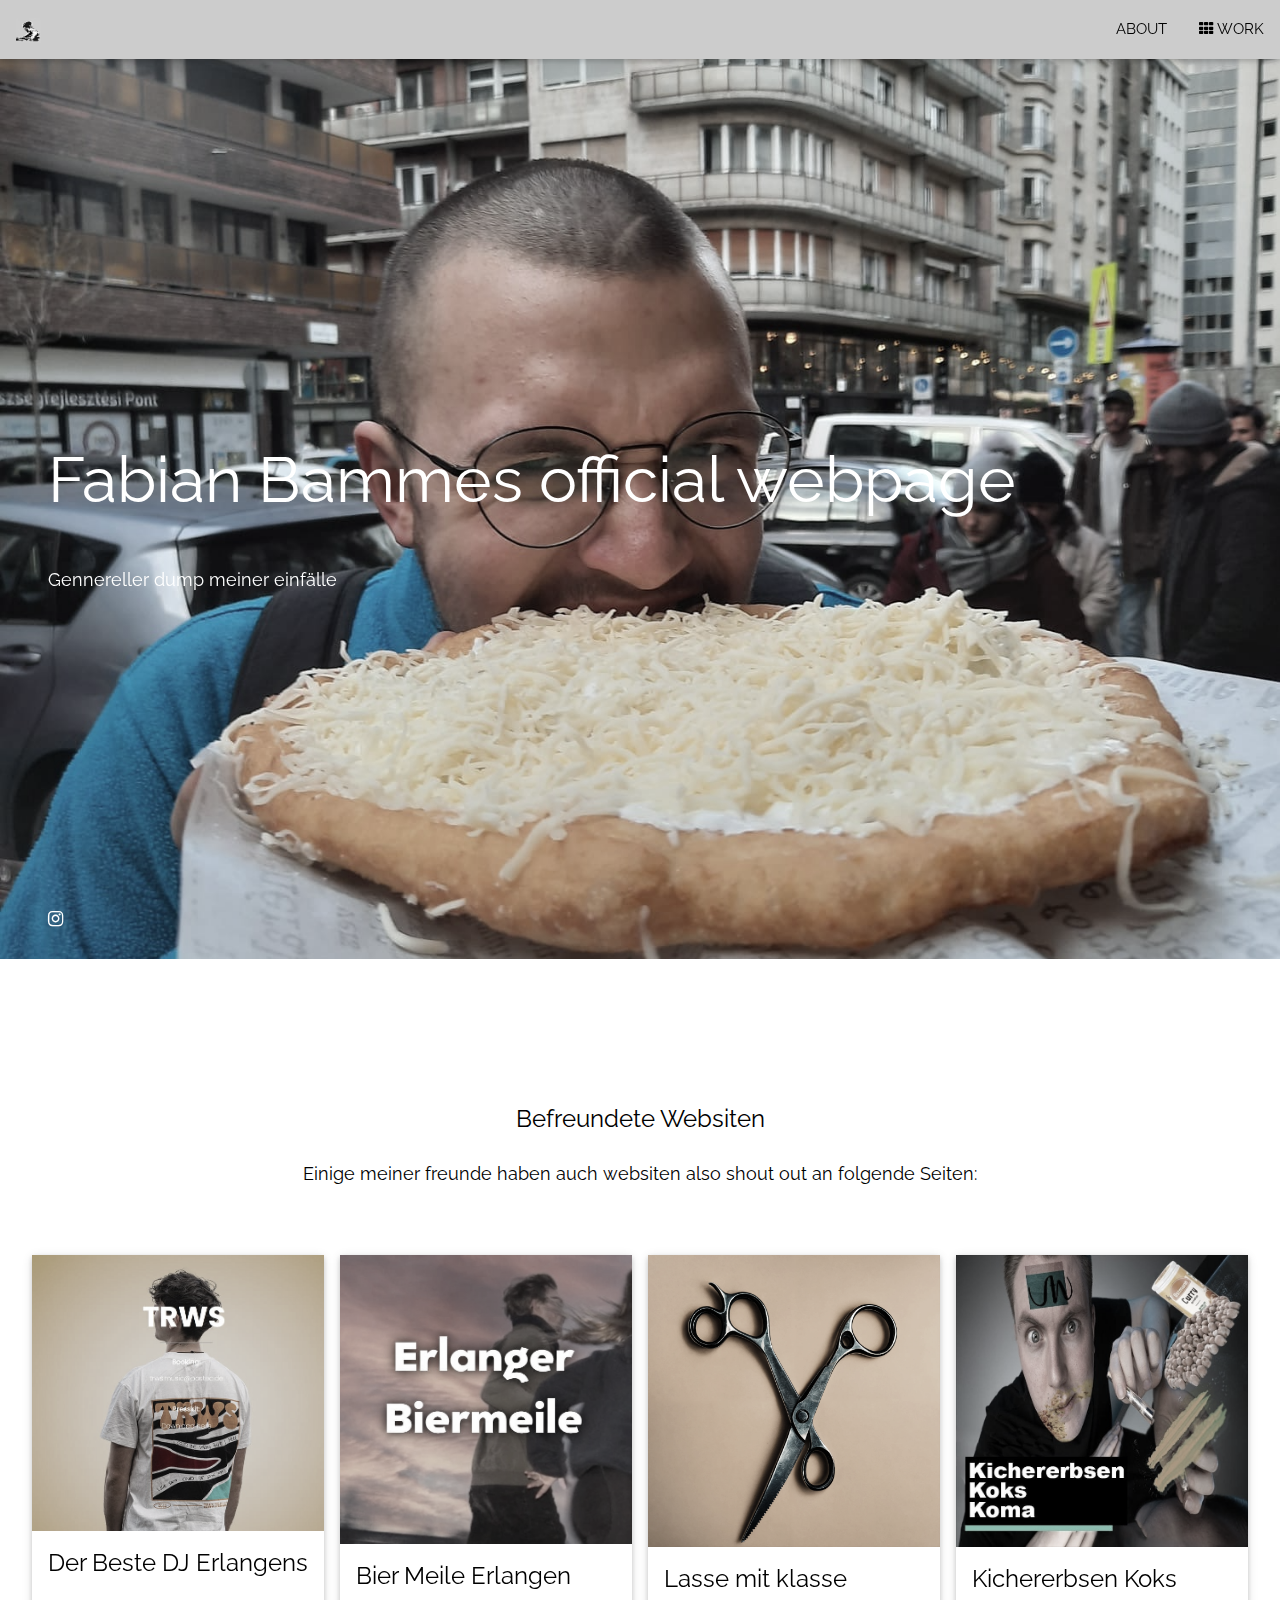
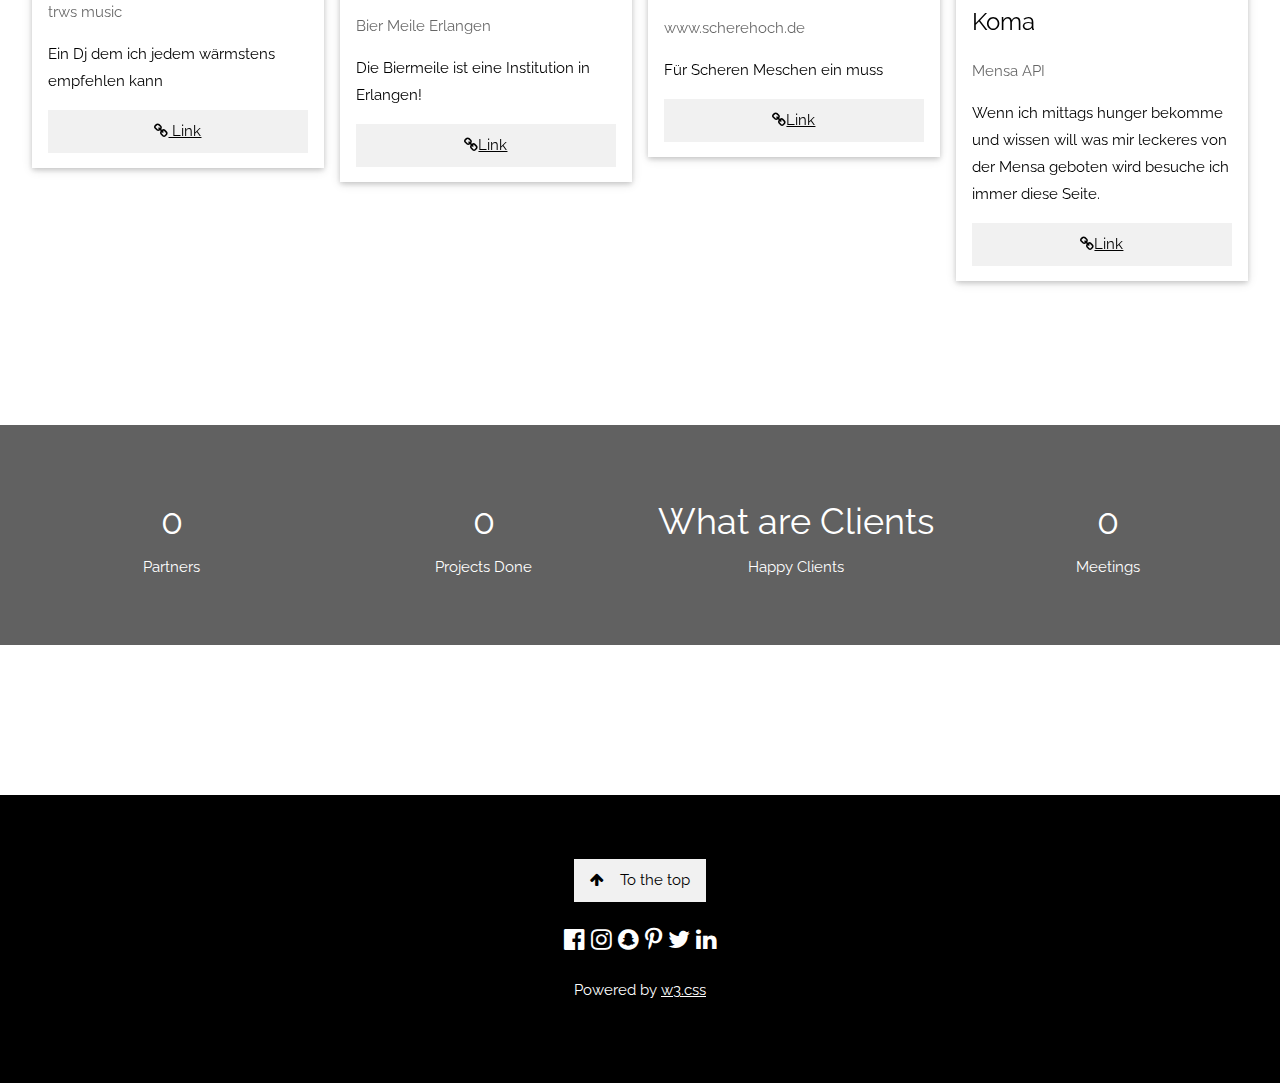
==== commit 7762fc38: "5w" ====
--- a/index.html
+++ b/index.html
@@ -242,10 +242,10 @@
   </div>
 </div>
 
-<div class="w3-container" style="padding:128px 16px" id="team">
+<!-- <div class="w3-container" style="padding:128px 16px" id="team">
   <h3 class="w3-center">Würfeln</h3>
 
-  <div class="wrapper">
+  <div class="wrapper" id="roll">
     <div class="cube" id="cube">
         <div class="face">1</div>
         <div class="face">2</div>
@@ -256,8 +256,23 @@
     </div>
 </div>
 <script src="js/wuerfeln.js"></script>
+</div> -->
+
+<!-- <button id="addDiceBtn"> Würfel hinzufügen</button>
+<button id="removeDiceBtn"> Würfel entfernen</button> -->
+
+<div class="wrapper" id="roll">
+  <div class="dices">
+    <div id="dice_1"></div>
+    <div id="dice_2"></div>
+    <div id="dice_3"></div>
+    <div id="dice_4"></div>
+    <div id="dice_5"></div>
+  </div>
+
 </div>
-
+<script src="js/dice.js"></script>
+<script src="js/wuerfeln.js"></script>
 
 
 
@@ -418,7 +433,7 @@
         </button>
       </p>
     </form>
-    <!-- Image of location/map -->
+    Image of location/map 
     <img src="/w3images/map.jpg" class="w3-image w3-greyscale" style="width:100%;margin-top:48px">
   </div>
 </div> -->
--- a/css/wuerfel.css
+++ b/css/wuerfel.css
@@ -1,30 +1,47 @@
-.wrapper {
-    height: 250px;
-    perspective: 700px;
-    -webkit-perspective: 700px;
-    display: flex;
+ .wrapper {
+    height: 150px;
+    /* perspective: 700px;
+    -webkit-perspective: 700px; */
+    display: flex; 
     justify-content: center;
     align-items: center;
     width: 100%;
-    font-family: arial, sans-serif;
+} 
+.dices {
+    /* max-width: 300px; */
+    display: grid;
+    grid-gap: 10px;
+    display: flex;
 }
 
-.cube {
+.dice { /* cube */
     width: 100px;
     height: 100px;
-    transform-style: preserve-3d;
-    transform: rotateX(45deg) rotateY(-45deg);
+    /* transform-style: preserve-3d;
+    transform: rotateX(45deg) rotateY(-45deg); */
     transition: transform 2s ease-in-out; /* Animationseffekt */
 
-    /* border: 2px solid rgb(91, 91, 91);
+    border: 2px solid rgb(91, 91, 91);
     border-radius: 10%;
     aspect-ratio: 1/1;
     display: grid;
     grid-template-columns: repeat(3,1fr);
     background: radial-gradient(circle,rgba(255,255,255,1) 0%, rgba(249,249,249,1) 34%, rgba(218,218,218,1) 68%, rgba(134,134,134,1) 95%,rgba(0,0,0,1) 98%);
-    box-shadow: 10px 10px 25px -4px #000;*/
+    box-shadow: 10px 10px 25px -4px #000;
 } 
 
+.dice .ninth .circle {
+    background-color: #000;
+    height:         60%;
+    border-radius: 100%;
+    margin:         20%;
+}
+
+.dice .ninth .none {
+    display: none;
+}
+
+/* 
 .cube > div {
     position: absolute;
     width: 120px;
@@ -44,7 +61,7 @@
     display: grid;
     grid-template-columns: repeat(3,1fr);
     background: radial-gradient(circle,rgba(255,255,255,1) 0%, rgba(249,249,249,1) 34%, rgba(218,218,218,1) 68%, rgba(134,134,134,1) 95%,rgba(0,0,0,1) 98%);
-    /* box-shadow: 10px 10px 25px -4px #000; */
+    /* box-shadow: 10px 10px 25px -4px #000; 
 }
 .cube div:nth-child(1)::before {
     content: '';width: 100%;height: 35%;border-radius: 100%;background-color: black;margin: 100%;
@@ -58,7 +75,7 @@
     display: grid;
     grid-template-columns: repeat(3,1fr);
     background: radial-gradient(circle,rgba(255,255,255,1) 0%, rgba(249,249,249,1) 34%, rgba(218,218,218,1) 68%, rgba(134,134,134,1) 95%,rgba(0,0,0,1) 98%);
-    /* box-shadow: 10px 10px 25px -4px #000; */
+    /* box-shadow: 10px 10px 25px -4px #000; 
 }
 .cube div:nth-child(2)::before {
     content: '';width: 100%;height: 35%;border-radius: 100%;background-color: black;margin: 20%;
@@ -80,7 +97,7 @@
     display: grid;
     grid-template-columns: repeat(3,1fr);
     background: radial-gradient(circle,rgba(255,255,255,1) 0%, rgba(249,249,249,1) 34%, rgba(218,218,218,1) 68%, rgba(134,134,134,1) 95%,rgba(0,0,0,1) 98%);
-    /* box-shadow: 10px 10px 25px -4px #000; */
+    /* box-shadow: 10px 10px 25px -4px #000; 
 }
 
 .cube div:nth-child(4) {
@@ -91,7 +108,7 @@
     display: grid;
     grid-template-columns: repeat(3,1fr);
     background: radial-gradient(circle,rgba(255,255,255,1) 0%, rgba(249,249,249,1) 34%, rgba(218,218,218,1) 68%, rgba(134,134,134,1) 95%,rgba(0,0,0,1) 98%);
-    /* box-shadow: 10px 10px 25px -4px #000; */
+    /* box-shadow: 10px 10px 25px -4px #000; 
 }
 
 .cube div:nth-child(5) {
@@ -102,7 +119,7 @@
     display: grid;
     grid-template-columns: repeat(3,1fr);
     background: radial-gradient(circle,rgba(255,255,255,1) 0%, rgba(249,249,249,1) 34%, rgba(218,218,218,1) 68%, rgba(134,134,134,1) 95%,rgba(0,0,0,1) 98%);
-    /* box-shadow: 10px 10px 25px -4px #000; */
+    /* box-shadow: 10px 10px 25px -4px #000; 
 }
 
 .cube div:nth-child(6) {
@@ -113,7 +130,7 @@
     display: grid;
     grid-template-columns: repeat(3,1fr);
     background: radial-gradient(circle,rgba(255,255,255,1) 0%, rgba(249,249,249,1) 34%, rgba(218,218,218,1) 68%, rgba(134,134,134,1) 95%,rgba(0,0,0,1) 98%);
-   /*  box-shadow: 10px 10px 25px -4px #000; */
+   /*  box-shadow: 10px 10px 25px -4px #000; 
 }
 
 .dice .ninth .circle{
@@ -125,4 +142,5 @@
 .face{
     color: #000!important;
     
-}+}
+*/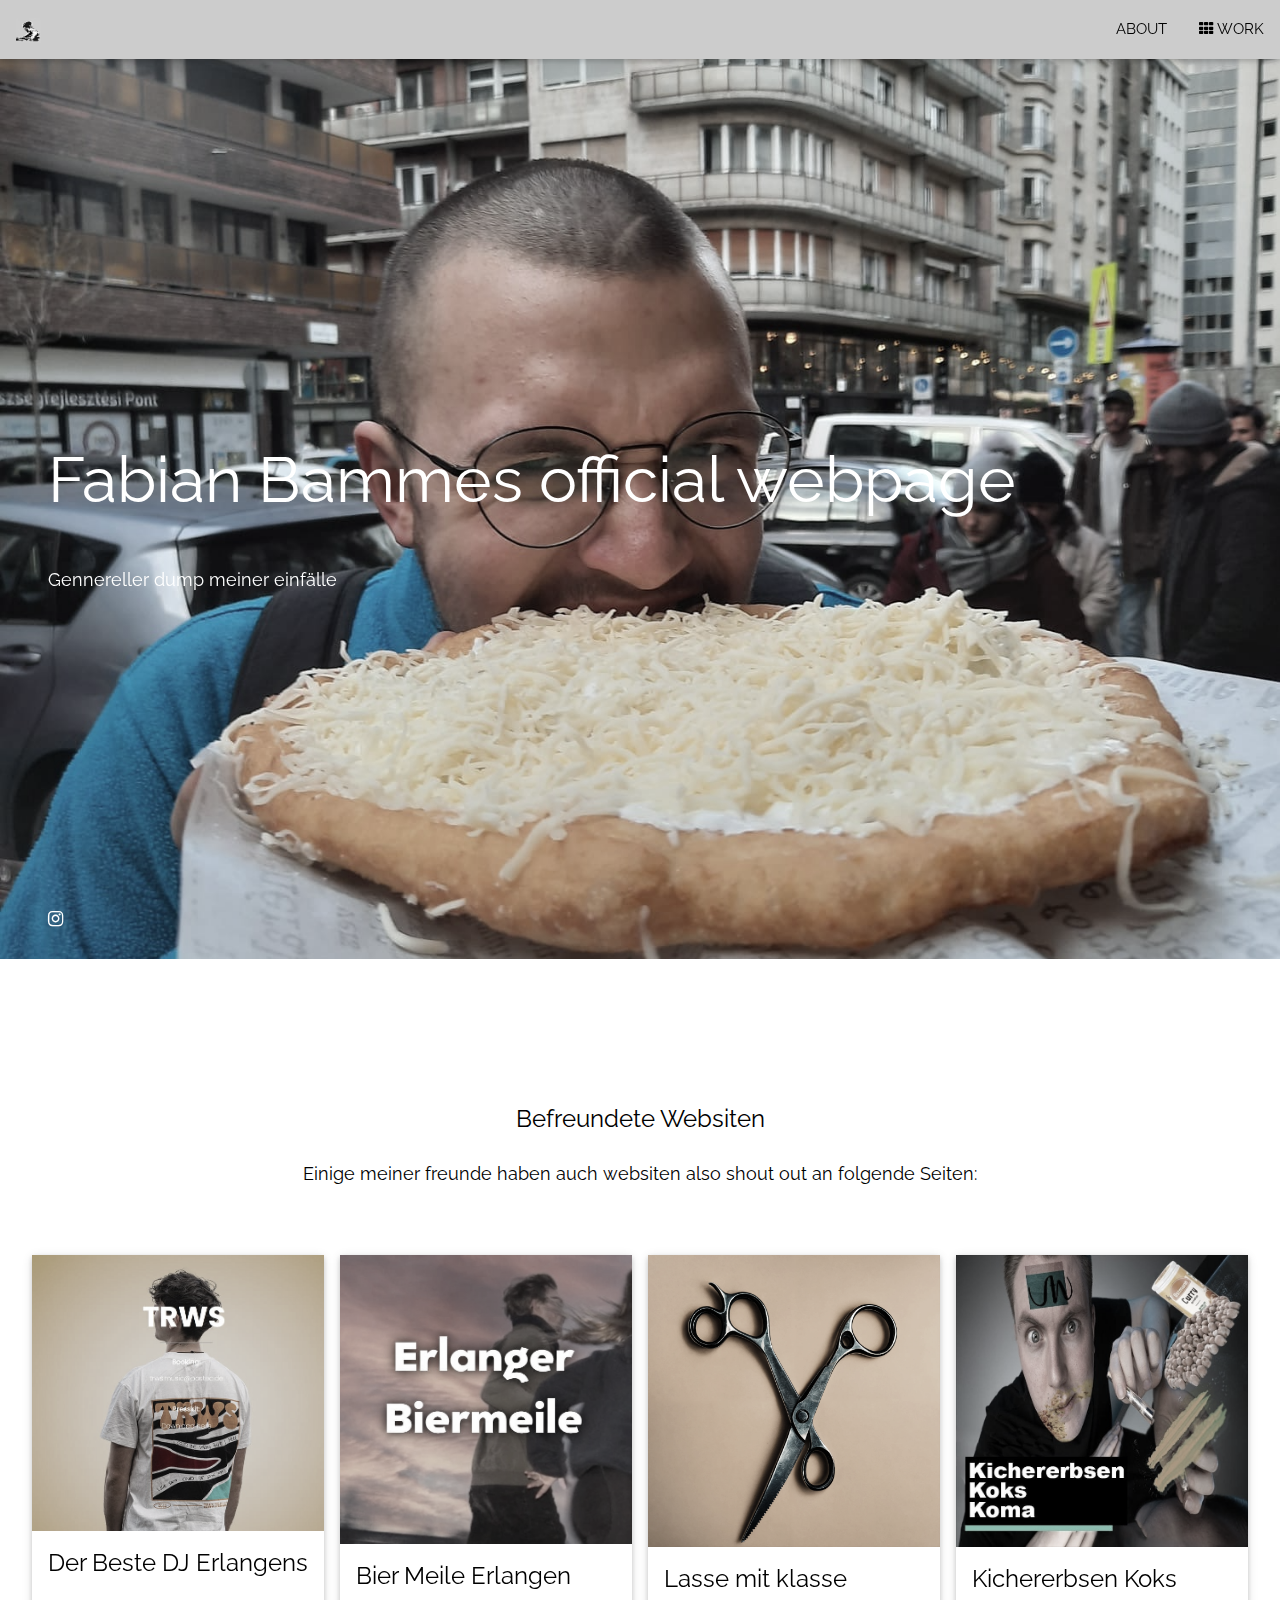
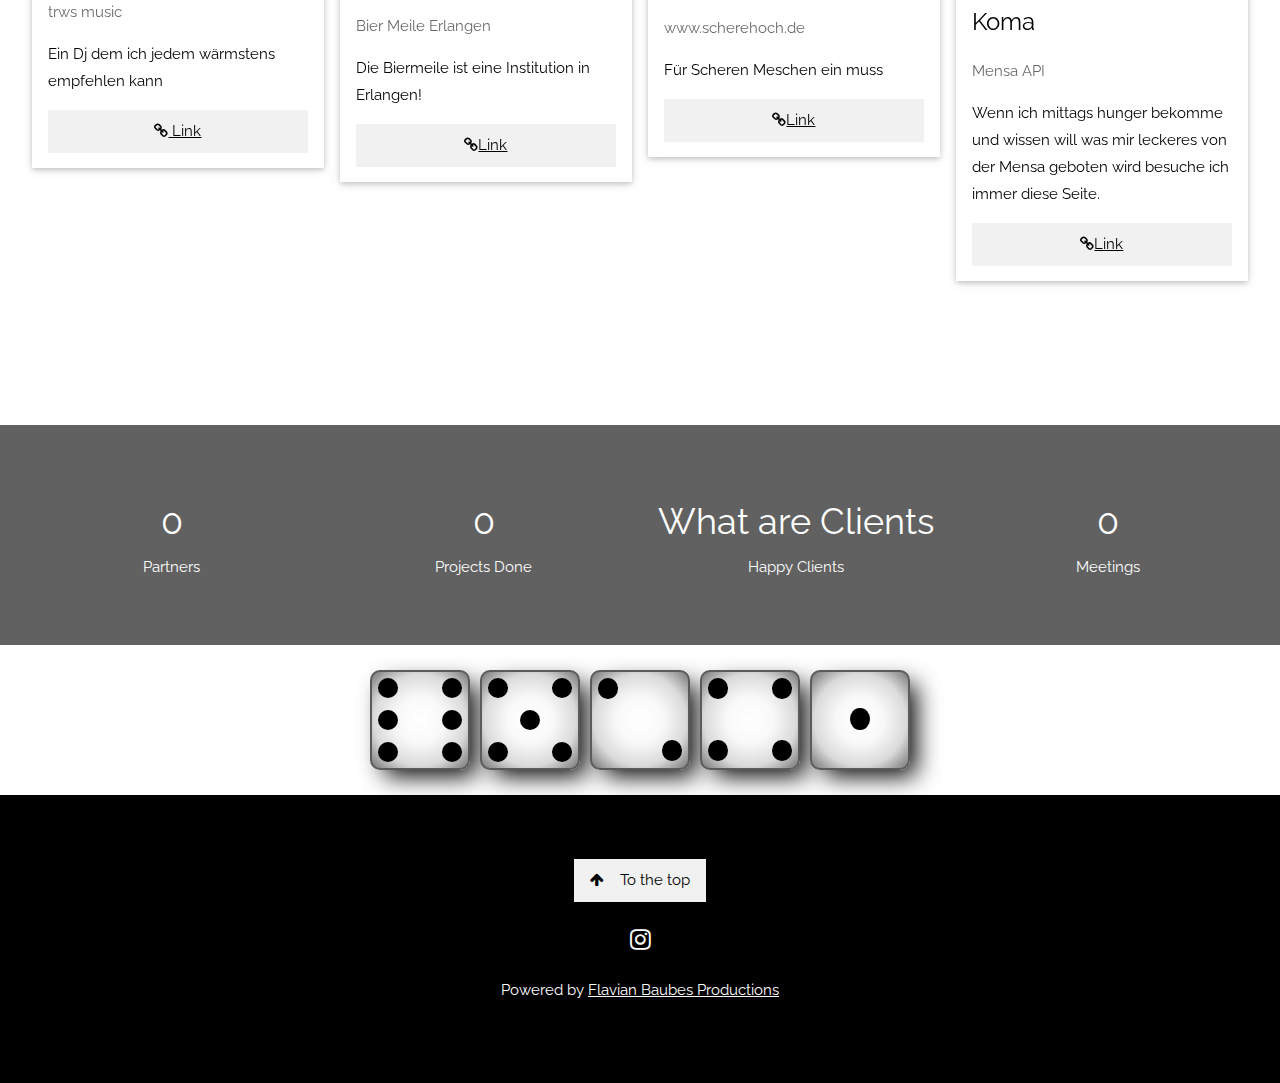
==== commit d9065071: "Max committed mit" ====
--- a/index.html
+++ b/index.html
@@ -1,89 +1,131 @@
 <!DOCTYPE html>
 <html>
-<head>
-<title>Fabian Bammes official</title>
-<meta charset="UTF-8">
-<meta name="viewport" content="width=device-width, initial-scale=1">
-<link rel="stylesheet" href="./css/style.css">
-<link rel="stylesheet" href="https://fonts.googleapis.com/css?family=Raleway">
-<link rel="stylesheet" href="https://cdnjs.cloudflare.com/ajax/libs/font-awesome/4.7.0/css/font-awesome.min.css">
-<link rel="stylesheet" href="css/wuerfel.css">
-<style>
-body,h1,h2,h3,h4,h5,h6 {font-family: "Raleway", sans-serif}
-
-body, html {
-  height: 100%;
-  line-height: 1.8;
-}
-
-/* Full height image header */
-.bgimg-1 {
-  background-position: center;
-  background-size: cover;
-  background-image: url("Langosch.JPG");
-  min-height: 100%;
-}
-
-.w3-bar .w3-button {
-  padding: 16px;
-}
-</style>
-</head>
-<body>
-
-<!-- Navbar (sit on top) -->
-<div class="w3-top">
-  <div class="w3-bar w3-fbgrey w3-card" id="myNavbar"> 
-    <a href="#home" class="w3-bar-item w3-button w3-wide" >
-        <img src="coding2.jpg" alt="Logo" width="25" >
-    </a>
-    <!-- Right-sided navbar links -->
-    <div class="w3-right w3-hide-small">
-      <a href="#about" class="w3-bar-item w3-button">ABOUT</a>
-      <!-- <a href="#team" class="w3-bar-item w3-button"><i class="fa fa-user"></i> TEAM</a> -->
-      <a href="#work" class="w3-bar-item w3-button"><i class="fa fa-th"></i> WORK</a>
-      <!-- <a href="#pricing" class="w3-bar-item w3-button"><i class="fa fa-usd"></i> PRICING</a>
+  <head>
+    <title>Fabian Bammes official</title>
+    <meta charset="UTF-8" />
+    <meta name="viewport" content="width=device-width, initial-scale=1" />
+    <link rel="stylesheet" href="./css/style.css" />
+    <link
+      rel="stylesheet"
+      href="https://fonts.googleapis.com/css?family=Raleway"
+    />
+    <link
+      rel="stylesheet"
+      href="https://cdnjs.cloudflare.com/ajax/libs/font-awesome/4.7.0/css/font-awesome.min.css"
+    />
+    <link rel="stylesheet" href="css/wuerfel.css" />
+    <style>
+      body,
+      h1,
+      h2,
+      h3,
+      h4,
+      h5,
+      h6 {
+        font-family: "Raleway", sans-serif;
+      }
+
+      body,
+      html {
+        height: 100%;
+        line-height: 1.8;
+      }
+
+      /* Full height image header */
+      .bgimg-1 {
+        background-position: center;
+        background-size: cover;
+        background-image: url("Langosch.JPG");
+        min-height: 100%;
+      }
+
+      .w3-bar .w3-button {
+        padding: 16px;
+      }
+    </style>
+  </head>
+  <body>
+    <!-- Navbar (sit on top) -->
+    <div class="w3-top">
+      <div class="w3-bar w3-fbgrey w3-card" id="myNavbar">
+        <a href="#home" class="w3-bar-item w3-button w3-wide">
+          <img src="coding2.jpg" alt="Logo" width="25" />
+        </a>
+        <!-- Right-sided navbar links -->
+        <div class="w3-right w3-hide-small">
+          <a href="#about" class="w3-bar-item w3-button">ABOUT</a>
+          <!-- <a href="#team" class="w3-bar-item w3-button"><i class="fa fa-user"></i> TEAM</a> -->
+          <a href="#work" class="w3-bar-item w3-button"
+            ><i class="fa fa-th"></i> WORK</a
+          >
+          <!-- <a href="#pricing" class="w3-bar-item w3-button"><i class="fa fa-usd"></i> PRICING</a>
       <a href="#contact" class="w3-bar-item w3-button"><i class="fa fa-envelope"></i> CONTACT</a> -->
-    </div>
-
-    <!-- Hide right-floated links on small screens and replace them with a menu icon -->
-    <a href="javascript:void(0)" class="w3-bar-item w3-button w3-right w3-hide-large w3-hide-medium" onclick="w3_open()">
-      <i class="fa fa-bars"></i>
-    </a>
-  </div>
-  <script src ='js/w3_open.js'></script>
-</div>
-
-<!-- Sidebar on small screens when clicking the menu icon -->
-<nav class="w3-sidebar w3-bar-block w3-black w3-card w3-animate-left w3-hide-medium w3-hide-large" style="display:none" id="mySidebar">
-  <a href="javascript:void(0)" onclick="w3_close()" class="w3-bar-item w3-button w3-large w3-padding-16">Close</a>
-  <a href="#about" onclick="w3_close()" class="w3-bar-item w3-button">ABOUT</a>
-  <!-- <a href="#team" onclick="w3_close()" class="w3-bar-item w3-button">TEAM</a> -->
-  <a href="#work" onclick="w3_close()" class="w3-bar-item w3-button">WORK</a>
-  <!-- <a href="#pricing" onclick="w3_close()" class="w3-bar-item w3-button">PRICING</a>
+        </div>
+
+        <!-- Hide right-floated links on small screens and replace them with a menu icon -->
+        <a
+          href="javascript:void(0)"
+          class="w3-bar-item w3-button w3-right w3-hide-large w3-hide-medium"
+          onclick="w3_open()"
+        >
+          <i class="fa fa-bars"></i>
+        </a>
+      </div>
+      <script src="js/w3_open.js"></script>
+    </div>
+
+    <!-- Sidebar on small screens when clicking the menu icon -->
+    <nav
+      class="w3-sidebar w3-bar-block w3-black w3-card w3-animate-left w3-hide-medium w3-hide-large"
+      style="display: none"
+      id="mySidebar"
+    >
+      <a
+        href="javascript:void(0)"
+        onclick="w3_close()"
+        class="w3-bar-item w3-button w3-large w3-padding-16"
+        >Close</a
+      >
+      <a href="#about" onclick="w3_close()" class="w3-bar-item w3-button"
+        >ABOUT</a
+      >
+      <!-- <a href="#team" onclick="w3_close()" class="w3-bar-item w3-button">TEAM</a> -->
+      <a href="#work" onclick="w3_close()" class="w3-bar-item w3-button"
+        >WORK</a
+      >
+      <!-- <a href="#pricing" onclick="w3_close()" class="w3-bar-item w3-button">PRICING</a>
   <a href="#contact" onclick="w3_close()" class="w3-bar-item w3-button">CONTACT</a> -->
-</nav>
-
-<!-- Header with full-height image -->
-<header class="bgimg-1 w3-display-container w3-grayscale-min" id="home">
-  <div class="w3-display-left w3-text-white" style="padding:48px">
-    <span class="w3-jumbo w3-hide-small">Fabian Bammes official webpage</span><br>
-    <span class="w3-xxlarge w3-hide-large w3-hide-medium">Fabian Bammes official webpage</span><br>
-    <span class="w3-large">Gennereller dump meiner einfälle</span>
-    <!-- <p><a href="#about" class="w3-button w3-white w3-padding-large w3-large w3-margin-top w3-opacity w3-hover-opacity-off">Learn more and start today</a></p> -->
-  </div> 
-  <div class="w3-display-bottomleft w3-text-grey w3-large" style="padding:24px 48px">
-    <!-- <i class="fa fa-facebook-official w3-hover-opacity"></i> -->
-    <i class="fa fa-instagram w3-hover-opacity"></i>
-    <!-- <i class="fa fa-snapchat w3-hover-opacity"></i>
+    </nav>
+
+    <!-- Header with full-height image -->
+    <header class="bgimg-1 w3-display-container w3-grayscale-min" id="home">
+      <div class="w3-display-left w3-text-white" style="padding: 48px">
+        <span class="w3-jumbo w3-hide-small"
+          >Fabian Bammes official webpage</span
+        ><br />
+        <span class="w3-xxlarge w3-hide-large w3-hide-medium"
+          >Fabian Bammes official webpage</span
+        ><br />
+        <span class="w3-large">Gennereller dump meiner einfälle</span>
+        <!-- <p><a href="#about" class="w3-button w3-white w3-padding-large w3-large w3-margin-top w3-opacity w3-hover-opacity-off">Learn more and start today</a></p> -->
+      </div>
+      <div
+        class="w3-display-bottomleft w3-text-grey w3-large"
+        style="padding: 24px 48px"
+      >
+        <!-- <i class="fa fa-facebook-official w3-hover-opacity"></i> -->
+        <a href="https://www.instagram.com/fabi_bause/">
+          <i class="fa fa-instagram w3-hover-opacity"></i>
+        </a>
+        <!-- <i class="fa fa-snapchat w3-hover-opacity"></i>
     <i class="fa fa-pinterest-p w3-hover-opacity"></i>
     <i class="fa fa-twitter w3-hover-opacity"></i>
     <i class="fa fa-linkedin w3-hover-opacity"></i> -->
-  </div>
-</header>
-
-<!-- About Section -->
-<!-- <div class="w3-container" style="padding:128px 16px" id="about">
+      </div>
+    </header>
+
+    <!-- About Section -->
+    <!-- <div class="w3-container" style="padding:128px 16px" id="about">
   <h3 class="w3-center">ABOUT THE COMPANY</h3>
   <p class="w3-center w3-large">Key features of our company</p>
   <div class="w3-row-padding w3-center" style="margin-top:64px">
@@ -110,8 +152,8 @@
   </div>
 </div> -->
 
-<!-- Promo Section - "We know design" -->
-<!-- <div class="w3-container w3-light-grey" style="padding:128px 16px">
+    <!-- Promo Section - "We know design" -->
+    <!-- <div class="w3-container w3-light-grey" style="padding:128px 16px">
   <div class="w3-row-padding">
     <div class="w3-col m6">
       <h3>We know design.</h3>
@@ -124,73 +166,95 @@
   </div>
 </div> -->
 
-<!-- Team Section -->
-<div class="w3-container" style="padding:128px 16px" id="team">
-  <h3 class="w3-center">Befreundete Websiten</h3>
-  <p class="w3-center w3-large">Einige meiner freunde haben auch websiten also shout out an folgende Seiten:</p>
-  <!-- OLE -->
-  <div class="w3-row-padding w3-grayscale" style="margin-top:64px">
-    <div class="w3-col l3 m6 w3-margin-bottom">
-      <div class="w3-card">
-        <img src="TRWS.JPG" alt="TRWS" style="width:100%">
-        <div class="w3-container">
-          <h3>Der Beste DJ Erlangens</h3>
-          <p class="w3-opacity">trws music</p>
-          <p>Ein Dj dem ich jedem wärmstens empfehlen kann</p>
-          <a href="https://trws-music.com/">
-            <p><button class="w3-button w3-light-grey w3-block"><i class="fa fa-link"></i> Link</button></p>
-            </a>
-        </div>
-      </div>
-    </div>
-
-    <!-- BM-Erlangen -->
-    <div class="w3-col l3 m6 w3-margin-bottom">
-      <div class="w3-card">
-        <img src="BM1.JPG" alt="BM" style="width:100%">
-        <div class="w3-container">
-          <h3>Bier Meile Erlangen</h3>
-          <p class="w3-opacity">Bier Meile Erlangen</p>
-          <p>Die Biermeile ist eine Institution in Erlangen!</p>
-          <a href="https://www.bier-meile.com">
-          <p><button class="w3-button w3-light-grey w3-block"><i class="fa fa-link"></i>Link</button></p>
-         </a>
-        </div>
-      </div>
-    </div>
-
-    <!-- Scheren -->
-    <div class="w3-col l3 m6 w3-margin-bottom">
-        <div class="w3-card">
-          <img src="Schere.jpg" alt="Schere" style="width:100%">
-          <div  class="w3-container">
-            <h3>Lasse mit klasse</h3>
-            <p class="w3-opacity">www.scherehoch.de</p>
-            <p>Für Scheren Meschen ein muss</p>
-            <a href="https://www.scherehoch.de">
-            <p><button class="w3-button w3-light-grey w3-block"><i class="fa fa-link"></i>Link</button></p>
-            </a>
+    <!-- Team Section -->
+    <div class="w3-container" style="padding: 128px 16px" id="team">
+      <h3 class="w3-center">Befreundete Websiten</h3>
+      <p class="w3-center w3-large">
+        Einige meiner freunde haben auch websiten also shout out an folgende
+        Seiten:
+      </p>
+      <!-- OLE -->
+      <div class="w3-row-padding w3-grayscale" style="margin-top: 64px">
+        <div class="w3-col l3 m6 w3-margin-bottom">
+          <div class="w3-card">
+            <img src="TRWS.JPG" alt="TRWS" style="width: 100%" />
+            <div class="w3-container">
+              <h3>Der Beste DJ Erlangens</h3>
+              <p class="w3-opacity">trws music</p>
+              <p>Ein Dj dem ich jedem wärmstens empfehlen kann</p>
+              <a href="https://trws-music.com/">
+                <p>
+                  <button class="w3-button w3-light-grey w3-block">
+                    <i class="fa fa-link"></i> Link
+                  </button>
+                </p>
+              </a>
+            </div>
           </div>
         </div>
-    </div>
-
-    <!-- Kichererbsen KK -->
-    <div class="w3-col l3 m6 w3-margin-bottom">
-      <div class="w3-card">
-        <img src="KKK.jpeg" alt="GUGU" style="width:100%">
-        <div class="w3-container">
-          <h3>Kichererbsen Koks Koma</h3>
-          <p class="w3-opacity">Mensa API</p>
-          <p>Wenn ich mittags hunger bekomme und wissen will was mir leckeres von der Mensa geboten wird besuche ich immer diese Seite.</p>
-          <a href="https://www.wann-mensa-heute.de">
-            <p><button class="w3-button w3-light-grey w3-block"><i class="fa fa-link"></i>Link</button></p>
-            </a>
-        </div>
-      </div>
-    </div>
-
-    <!-- slider -->
-    <!-- <div class="w3-col l3 m6 w3-margin-bottom">
+
+        <!-- BM-Erlangen -->
+        <div class="w3-col l3 m6 w3-margin-bottom">
+          <div class="w3-card">
+            <img src="BM1.JPG" alt="BM" style="width: 100%" />
+            <div class="w3-container">
+              <h3>Bier Meile Erlangen</h3>
+              <p class="w3-opacity">Bier Meile Erlangen</p>
+              <p>Die Biermeile ist eine Institution in Erlangen!</p>
+              <a href="https://www.bier-meile.com">
+                <p>
+                  <button class="w3-button w3-light-grey w3-block">
+                    <i class="fa fa-link"></i>Link
+                  </button>
+                </p>
+              </a>
+            </div>
+          </div>
+        </div>
+
+        <!-- Scheren -->
+        <div class="w3-col l3 m6 w3-margin-bottom">
+          <div class="w3-card">
+            <img src="Schere.jpg" alt="Schere" style="width: 100%" />
+            <div class="w3-container">
+              <h3>Lasse mit klasse</h3>
+              <p class="w3-opacity">www.scherehoch.de</p>
+              <p>Für Scheren Meschen ein muss</p>
+              <a href="https://www.scherehoch.de">
+                <p>
+                  <button class="w3-button w3-light-grey w3-block">
+                    <i class="fa fa-link"></i>Link
+                  </button>
+                </p>
+              </a>
+            </div>
+          </div>
+        </div>
+
+        <!-- Kichererbsen KK -->
+        <div class="w3-col l3 m6 w3-margin-bottom">
+          <div class="w3-card">
+            <img src="KKK.jpeg" alt="GUGU" style="width: 100%" />
+            <div class="w3-container">
+              <h3>Kichererbsen Koks Koma</h3>
+              <p class="w3-opacity">Mensa API</p>
+              <p>
+                Wenn ich mittags hunger bekomme und wissen will was mir leckeres
+                von der Mensa geboten wird besuche ich immer diese Seite.
+              </p>
+              <a href="https://www.wann-mensa-heute.de">
+                <p>
+                  <button class="w3-button w3-light-grey w3-block">
+                    <i class="fa fa-link"></i>Link
+                  </button>
+                </p>
+              </a>
+            </div>
+          </div>
+        </div>
+
+        <!-- slider -->
+        <!-- <div class="w3-col l3 m6 w3-margin-bottom">
       <div class="w3-card">
         <img src="rand.JPG" alt="Mike" style="width:100%">
         <div class="w3-container">
@@ -204,8 +268,7 @@
       </div>
     </div> -->
 
-    
-   <!--  <div class="w3-col l3 m6 w3-margin-bottom">
+        <!--  <div class="w3-col l3 m6 w3-margin-bottom">
       <div class="w3-card">
         <img src=" " alt="" style="width:100%">
         <div class="w3-container">
@@ -218,31 +281,30 @@
         </div>
       </div>
     </div> -->
-
-  </div>
-</div>
-
-<!-- Promo Section "Statistics" -->
-<div class="w3-container w3-row w3-center w3-dark-grey w3-padding-64">
-  <div class="w3-quarter">
-    <span class="w3-xxlarge">0</span>
-    <br>Partners
-  </div>
-  <div class="w3-quarter">
-    <span class="w3-xxlarge">0</span>
-    <br>Projects Done
-  </div>
-  <div class="w3-quarter">
-    <span class="w3-xxlarge">What are Clients</span>
-    <br>Happy Clients
-  </div>
-  <div class="w3-quarter">
-    <span class="w3-xxlarge">0</span>
-    <br>Meetings
-  </div>
-</div>
-
-<!-- <div class="w3-container" style="padding:128px 16px" id="team">
+      </div>
+    </div>
+
+    <!-- Promo Section "Statistics" -->
+    <div class="w3-container w3-row w3-center w3-dark-grey w3-padding-64">
+      <div class="w3-quarter">
+        <span class="w3-xxlarge">0</span>
+        <br />Partners
+      </div>
+      <div class="w3-quarter">
+        <span class="w3-xxlarge">0</span>
+        <br />Projects Done
+      </div>
+      <div class="w3-quarter">
+        <span class="w3-xxlarge">What are Clients</span>
+        <br />Happy Clients
+      </div>
+      <div class="w3-quarter">
+        <span class="w3-xxlarge">0</span>
+        <br />Meetings
+      </div>
+    </div>
+
+    <!-- <div class="w3-container" style="padding:128px 16px" id="team">
   <h3 class="w3-center">Würfeln</h3>
 
   <div class="wrapper" id="roll">
@@ -258,35 +320,23 @@
 <script src="js/wuerfeln.js"></script>
 </div> -->
 
-<!-- <button id="addDiceBtn"> Würfel hinzufügen</button>
+    <!-- <button id="addDiceBtn"> Würfel hinzufügen</button>
 <button id="removeDiceBtn"> Würfel entfernen</button> -->
 
-<div class="wrapper" id="roll">
-  <div class="dices">
-    <div id="dice_1"></div>
-    <div id="dice_2"></div>
-    <div id="dice_3"></div>
-    <div id="dice_4"></div>
-    <div id="dice_5"></div>
-  </div>
-
-</div>
-<script src="js/dice.js"></script>
-<script src="js/wuerfeln.js"></script>
-
-
-
-
-
-
-
-
-
-
-
-
-<!-- Work Section -->
-<!-- <div class="w3-container" style="padding:128px 16px" id="work">
+    <div class="wrapper" id="roll">
+      <div class="dices">
+        <div id="dice_1"></div>
+        <div id="dice_2"></div>
+        <div id="dice_3"></div>
+        <div id="dice_4"></div>
+        <div id="dice_5"></div>
+      </div>
+    </div>
+    <script src="js/dice.js"></script>
+    <script src="js/wuerfeln.js"></script>
+
+    <!-- Work Section -->
+    <!-- <div class="w3-container" style="padding:128px 16px" id="work">
   <h3 class="w3-center">OUR WORK</h3>
   <p class="w3-center w3-large">What we've done for people</p>
 
@@ -321,8 +371,8 @@
   </div>
 </div> -->
 
-<!-- Modal for full size images on click-->
-<!-- <div id="modal01" class="w3-modal w3-black" onclick="this.style.display='none'">
+    <!-- Modal for full size images on click-->
+    <!-- <div id="modal01" class="w3-modal w3-black" onclick="this.style.display='none'">
   <span class="w3-button w3-xxlarge w3-black w3-padding-large w3-display-topright" title="Close Modal Image">×</span>
   <div class="w3-modal-content w3-animate-zoom w3-center w3-transparent w3-padding-64">
     <img id="img01" class="w3-image">
@@ -330,8 +380,8 @@
   </div>
 </div> -->
 
-<!-- Skills Section -->
-<!-- <div class="w3-container w3-light-grey w3-padding-64">
+    <!-- Skills Section -->
+    <!-- <div class="w3-container w3-light-grey w3-padding-64">
   <div class="w3-row-padding">
     <div class="w3-col m6">
       <h3>Our Skills.</h3>
@@ -357,8 +407,8 @@
   </div>
 </div> -->
 
-<!-- Pricing Section -->
-<!-- <div class="w3-container w3-center w3-dark-grey" style="padding:128px 16px" id="pricing">
+    <!-- Pricing Section -->
+    <!-- <div class="w3-container w3-center w3-dark-grey" style="padding:128px 16px" id="pricing">
   <h3>PRICING</h3>
   <p class="w3-large">Choose a pricing plan that fits your needs.</p>
   <div class="w3-row-padding" style="margin-top:64px">
@@ -413,8 +463,8 @@
   </div>
 </div> -->
 
-<!-- Contact Section -->
-<!-- <div class="w3-container w3-light-grey" style="padding:128px 16px" id="contact">
+    <!-- Contact Section -->
+    <!-- <div class="w3-container w3-light-grey" style="padding:128px 16px" id="contact">
   <h3 class="w3-center">CONTACT</h3>
   <p class="w3-center w3-large">Lets get in touch. Send us a message:</p>
   <div style="margin-top:48px">
@@ -438,16 +488,31 @@
   </div>
 </div> -->
 
-<!-- Footer -->
-<footer class="w3-center w3-black w3-padding-64">
-  <a href="#home" class="w3-button w3-light-grey"><i class="fa fa-arrow-up w3-margin-right"></i>To the top</a>
-  <div class="w3-xlarge w3-section">
-    <i class="fa fa-facebook-official w3-hover-opacity"></i>
-    <i class="fa fa-instagram w3-hover-opacity"></i>
-    <i class="fa fa-snapchat w3-hover-opacity"></i>
-    <i class="fa fa-pinterest-p w3-hover-opacity"></i>
-    <i class="fa fa-twitter w3-hover-opacity"></i>
-    <i class="fa fa-linkedin w3-hover-opacity"></i>
-  </div>
-  <p>Powered by <a href="https://www.w3schools.com/w3css/default.asp" title="W3.CSS" target="_blank" class="w3-hover-text-green">w3.css</a></p>
-</footer>+    <!-- Footer -->
+    <footer class="w3-center w3-black w3-padding-64">
+      <a href="#home" class="w3-button w3-light-grey"
+        ><i class="fa fa-arrow-up w3-margin-right"></i>To the top</a
+      >
+      <div class="w3-xlarge w3-section">
+        <!-- <i class="fa fa-facebook-official w3-hover-opacity"></i> -->
+        <a href="https://www.instagram.com/fabi_bause/">
+          <i class="fa fa-instagram w3-hover-opacity"></i>
+        </a>
+        <!-- <i class="fa fa-snapchat w3-hover-opacity"></i>
+        <i class="fa fa-pinterest-p w3-hover-opacity"></i>
+        <i class="fa fa-twitter w3-hover-opacity"></i>
+        <i class="fa fa-linkedin w3-hover-opacity"></i> -->
+      </div>
+      <p>
+        Powered by
+        <a
+          href="https://fabianbammes.de"
+          title="Fabi"
+          target="_blank"
+          class="w3-hover-text-green"
+          >Flavian Baubes Productions</a
+        >
+      </p>
+    </footer>
+  </body>
+</html>
--- a/css/wuerfel.css
+++ b/css/wuerfel.css
@@ -1,44 +1,53 @@
- .wrapper {
-    height: 150px;
-    /* perspective: 700px;
+.wrapper {
+  height: 150px;
+  /* perspective: 700px;
     -webkit-perspective: 700px; */
-    display: flex; 
-    justify-content: center;
-    align-items: center;
-    width: 100%;
-} 
+  display: flex;
+  justify-content: center;
+  align-items: center;
+  width: 100%;
+}
 .dices {
-    /* max-width: 300px; */
-    display: grid;
-    grid-gap: 10px;
-    display: flex;
+  /* max-width: 300px; */
+  display: grid;
+  grid-gap: 10px;
+  display: flex;
 }
 
-.dice { /* cube */
-    width: 100px;
-    height: 100px;
-    /* transform-style: preserve-3d;
+.dice {
+  /* cube */
+  width: 100px;
+  height: 100px;
+  /* transform-style: preserve-3d;
     transform: rotateX(45deg) rotateY(-45deg); */
-    transition: transform 2s ease-in-out; /* Animationseffekt */
+  transition: transform 2s ease-in-out; /* Animationseffekt */
 
-    border: 2px solid rgb(91, 91, 91);
-    border-radius: 10%;
-    aspect-ratio: 1/1;
-    display: grid;
-    grid-template-columns: repeat(3,1fr);
-    background: radial-gradient(circle,rgba(255,255,255,1) 0%, rgba(249,249,249,1) 34%, rgba(218,218,218,1) 68%, rgba(134,134,134,1) 95%,rgba(0,0,0,1) 98%);
-    box-shadow: 10px 10px 25px -4px #000;
-} 
+  border: 2px solid rgb(91, 91, 91);
+  border-radius: 10%;
+  aspect-ratio: 1/1;
+  display: grid;
+  grid-template-columns: repeat(3, 1fr);
+  background: radial-gradient(
+    circle,
+    rgba(255, 255, 255, 1) 0%,
+    rgba(249, 249, 249, 1) 34%,
+    rgba(218, 218, 218, 1) 68%,
+    rgba(134, 134, 134, 1) 95%,
+    rgba(0, 0, 0, 1) 98%
+  );
+  box-shadow: 10px 10px 25px -4px #000;
+}
 
 .dice .ninth .circle {
-    background-color: #000;
-    height:         60%;
-    border-radius: 100%;
-    margin:         20%;
+  background-color: #000;
+  border-radius: 100%;
+  margin:         20%;  
+  width: 60%;
+  height: 60%;
 }
 
 .dice .ninth .none {
-    display: none;
+  display: none;
 }
 
 /* 
@@ -143,4 +152,4 @@
     color: #000!important;
     
 }
-*/+*/
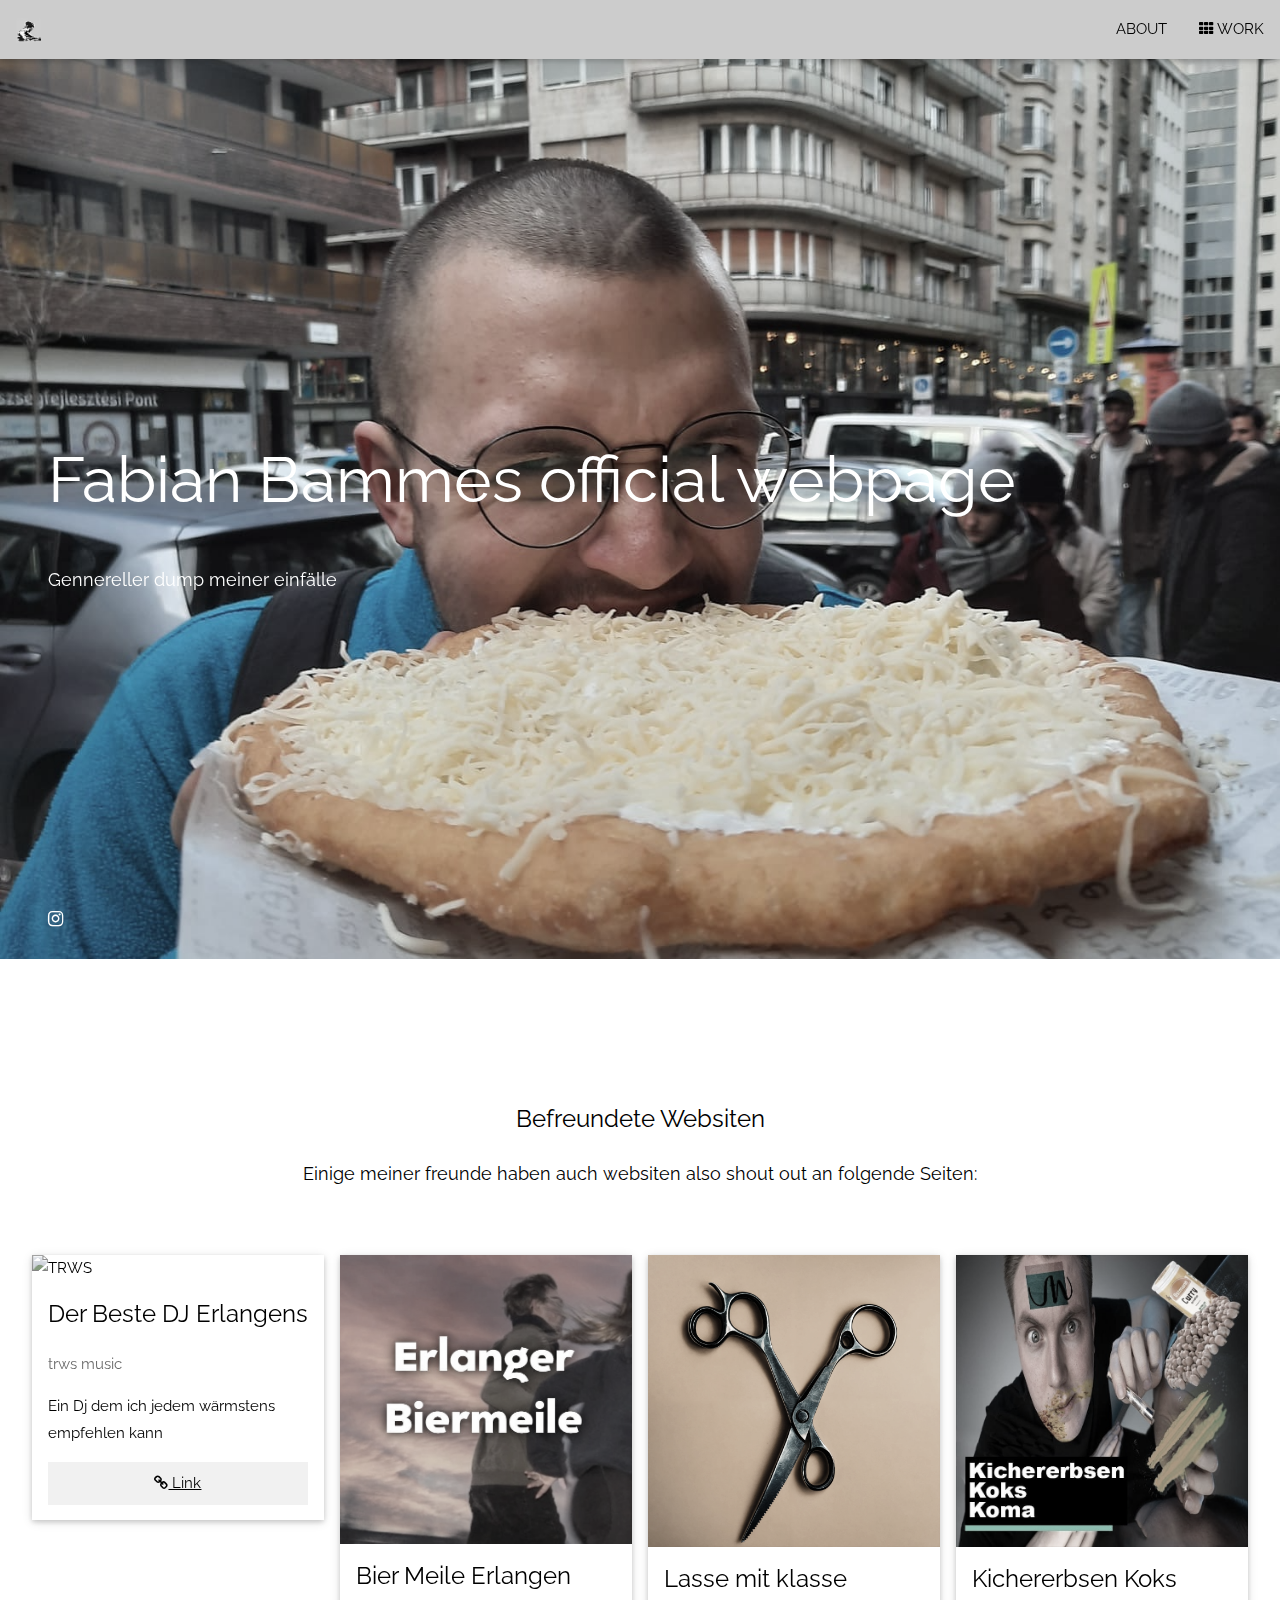
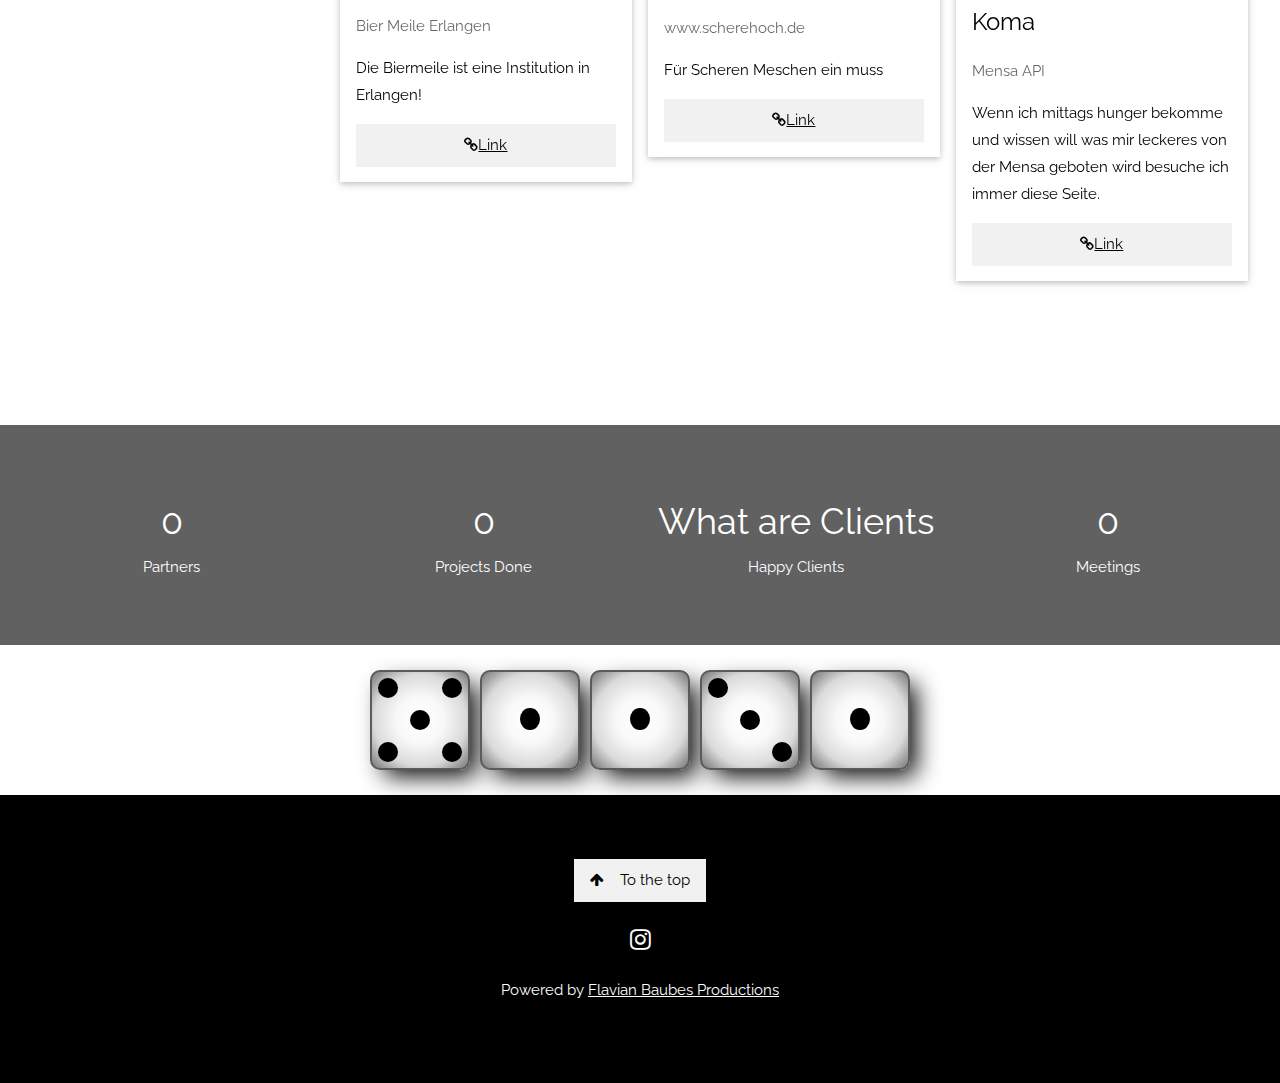
==== commit 18d27dc4: "2" ====
--- a/index.html
+++ b/index.html
@@ -48,7 +48,7 @@
     <!-- Navbar (sit on top) -->
     <div class="w3-top">
       <div class="w3-bar w3-fbgrey w3-card" id="myNavbar">
-        <a href="#home" class="w3-bar-item w3-button w3-wide">
+        <a href="#home" class="w3-bar-item w3-button w3-wide ">
           <img src="coding2.jpg" alt="Logo" width="25" />
         </a>
         <!-- Right-sided navbar links -->
@@ -177,7 +177,7 @@
       <div class="w3-row-padding w3-grayscale" style="margin-top: 64px">
         <div class="w3-col l3 m6 w3-margin-bottom">
           <div class="w3-card">
-            <img src="TRWS.JPG" alt="TRWS" style="width: 100%" />
+            <img src="TRWS2.JPG" alt="TRWS" style="width: 100%" />
             <div class="w3-container">
               <h3>Der Beste DJ Erlangens</h3>
               <p class="w3-opacity">trws music</p>
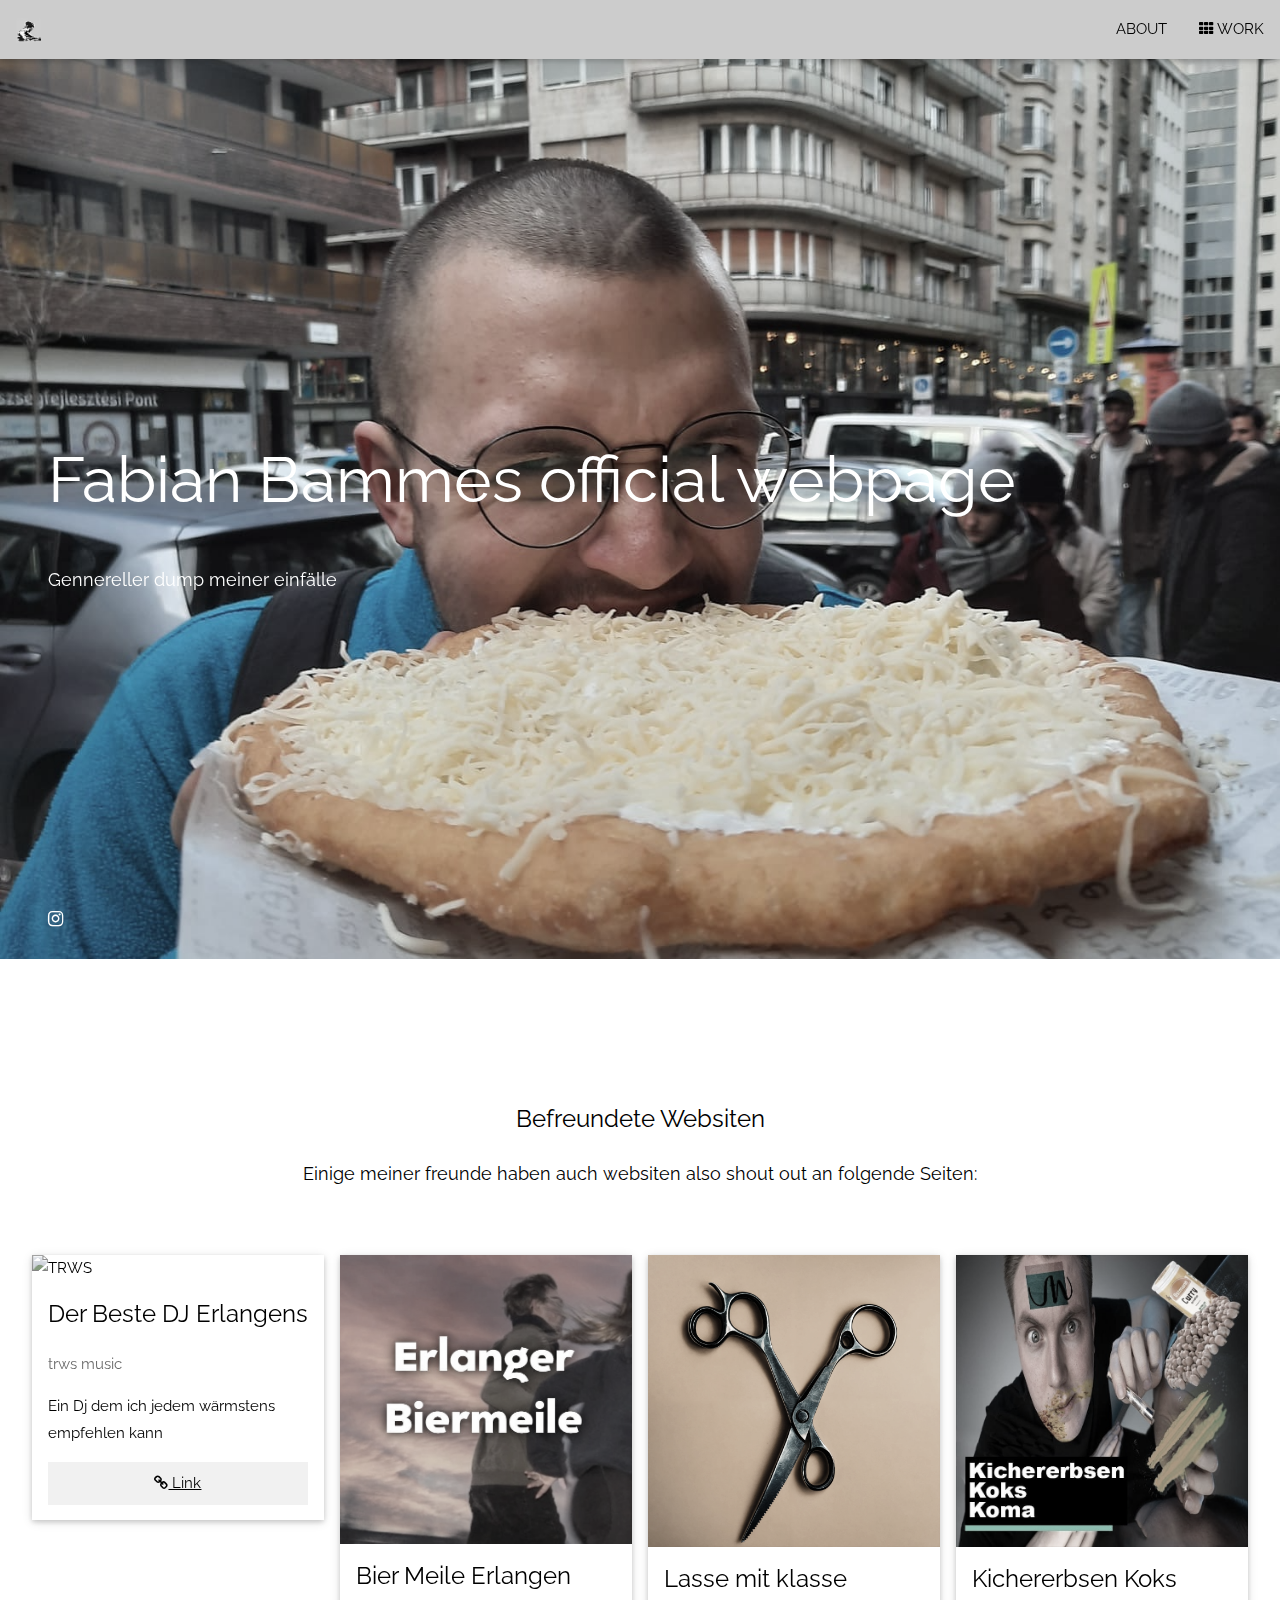
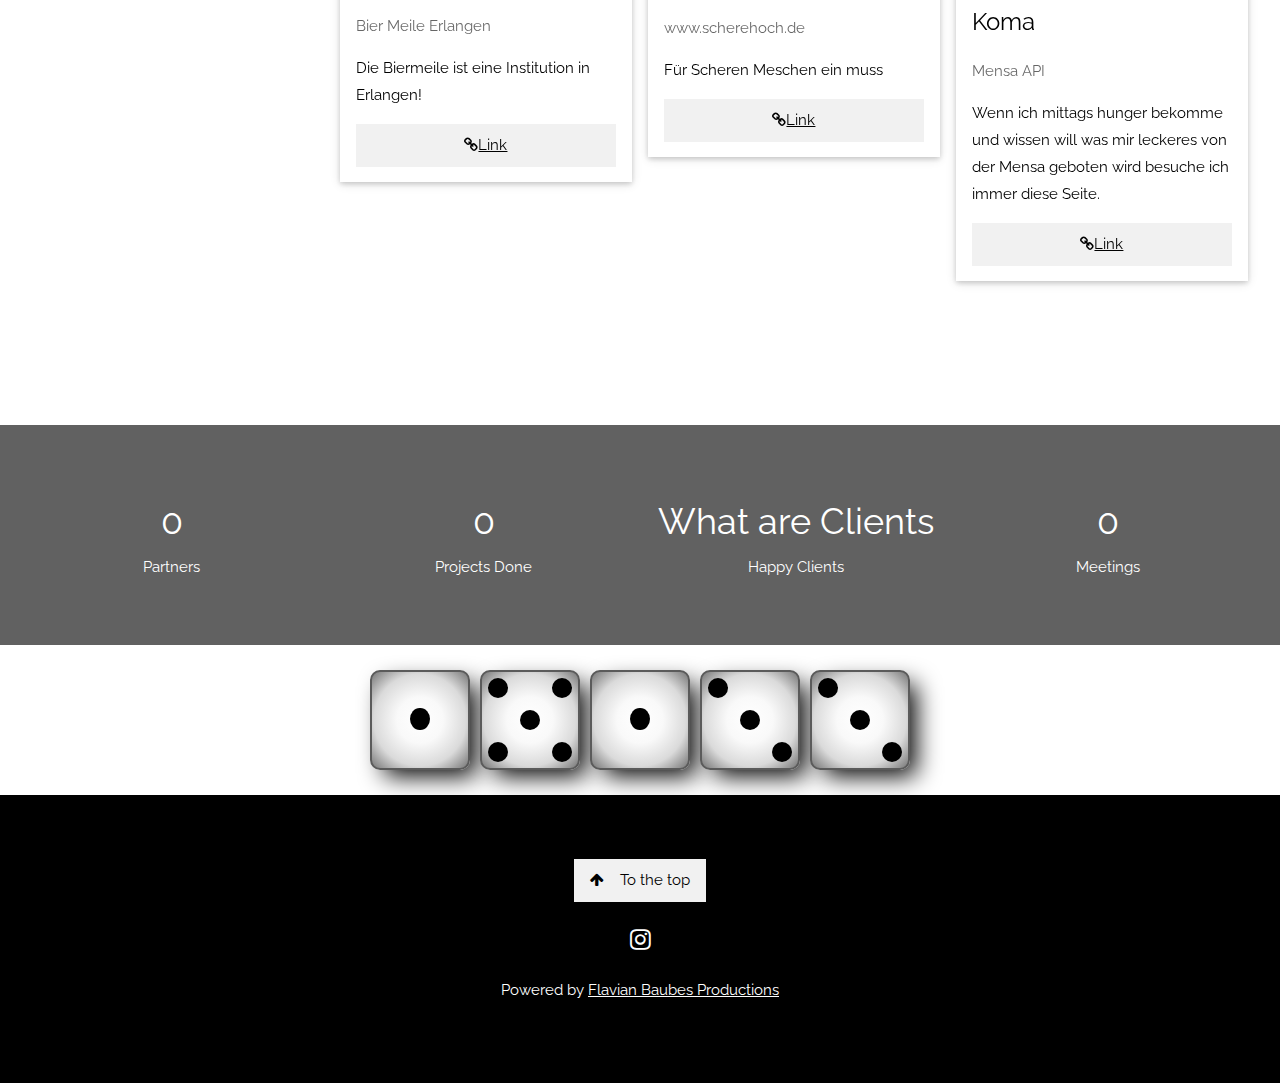
==== commit 0fa5c215: "faricon" ====
--- a/index.html
+++ b/index.html
@@ -43,6 +43,7 @@
         padding: 16px;
       }
     </style>
+    <link rel="icon" type="image/x-icon" href="coding2.jpg">
   </head>
   <body>
     <!-- Navbar (sit on top) -->
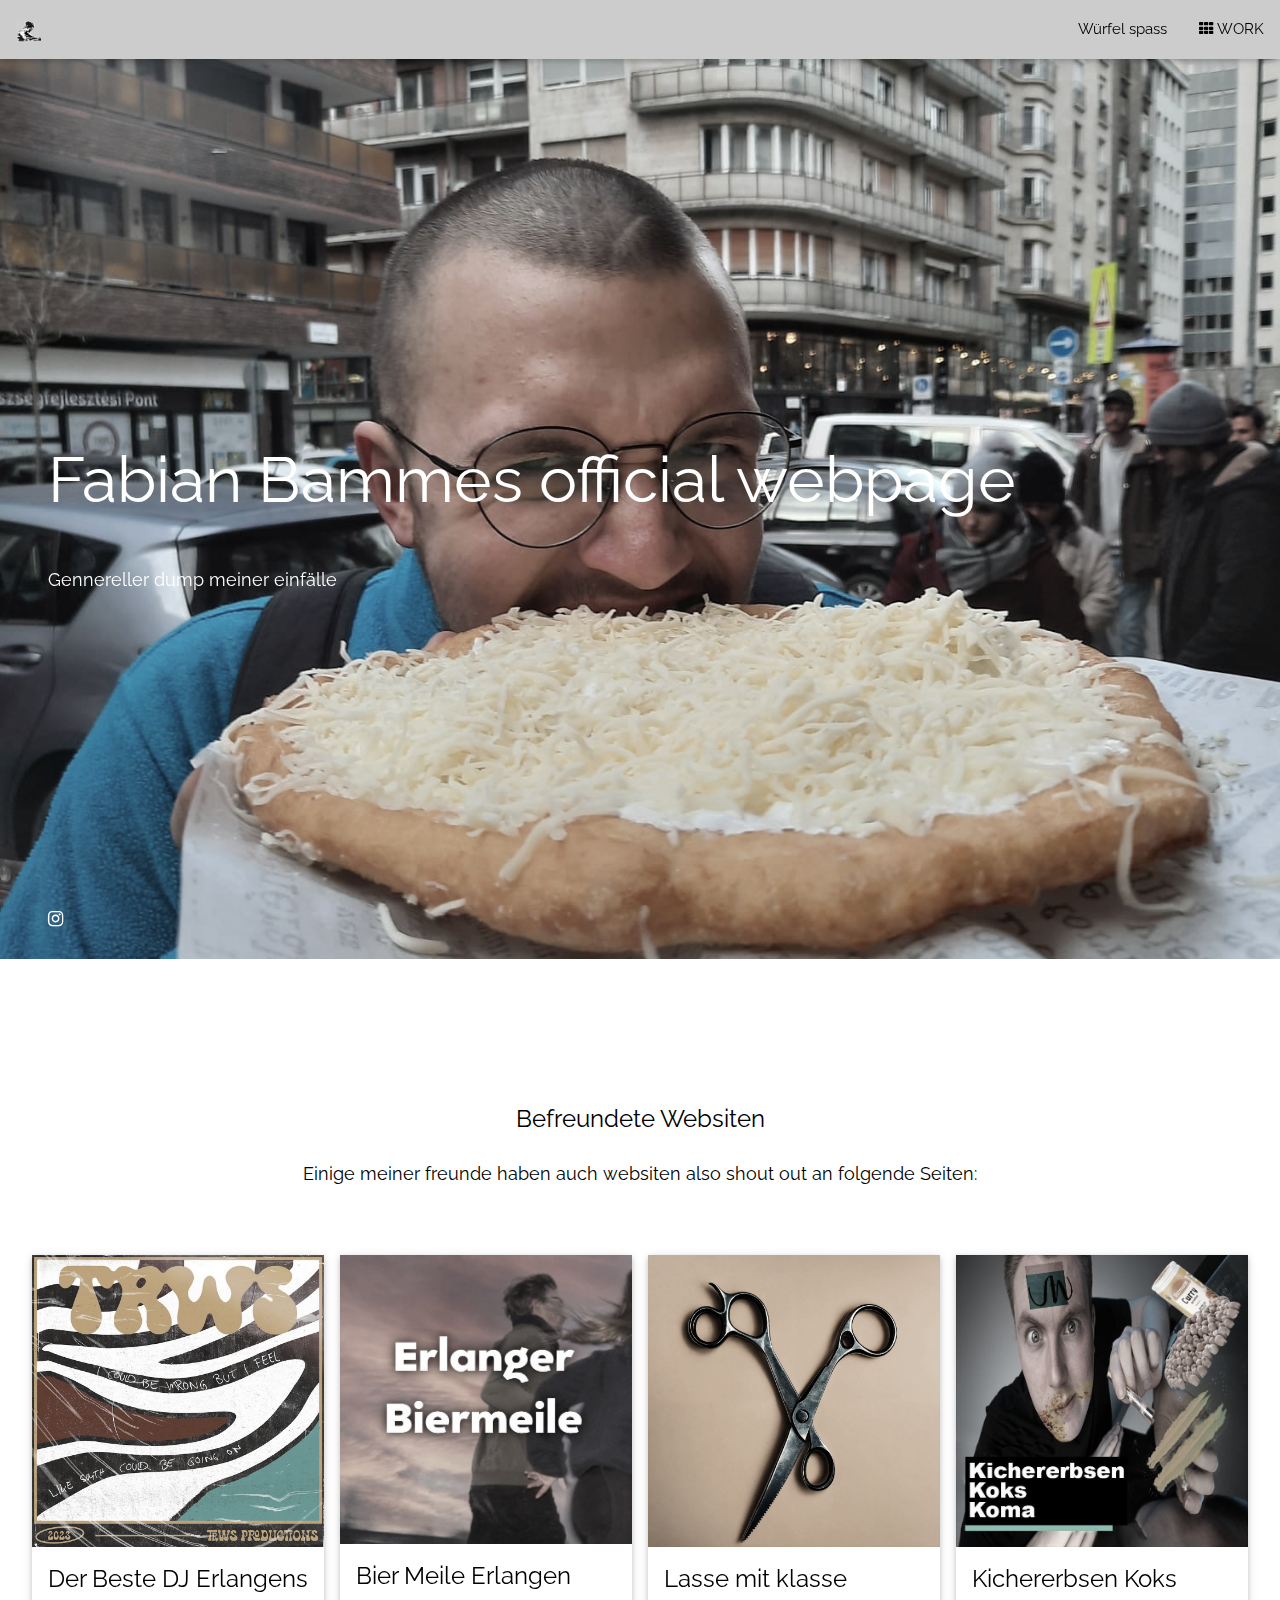
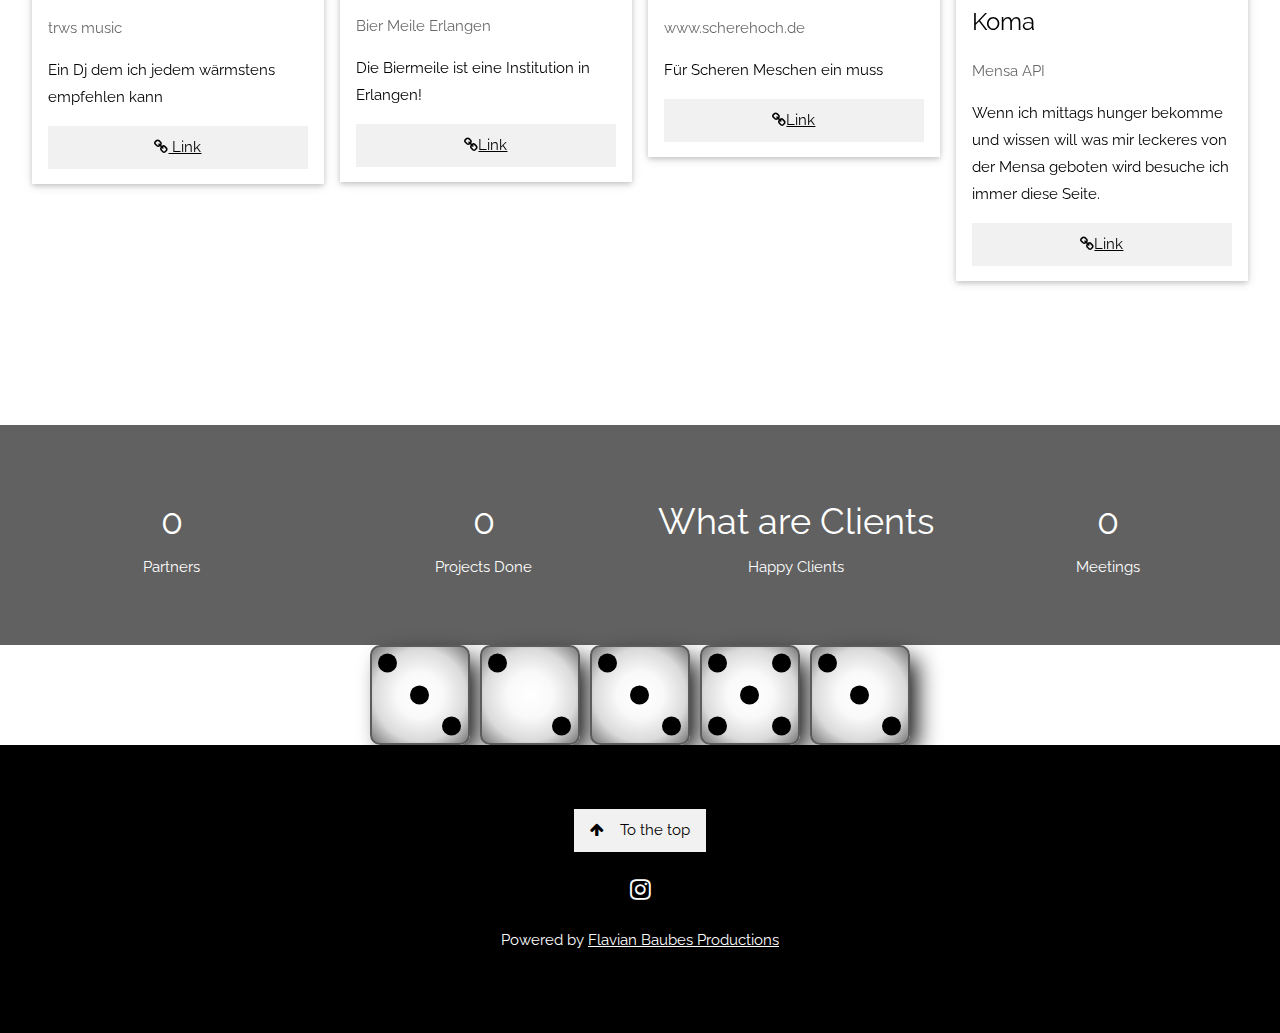
==== commit 03502310: "TRWS bild" ====
--- a/index.html
+++ b/index.html
@@ -45,6 +45,7 @@
     </style>
     <link rel="icon" type="image/x-icon" href="coding2.jpg">
   </head>
+  
   <body>
     <!-- Navbar (sit on top) -->
     <div class="w3-top">
@@ -54,7 +55,7 @@
         </a>
         <!-- Right-sided navbar links -->
         <div class="w3-right w3-hide-small">
-          <a href="#about" class="w3-bar-item w3-button">ABOUT</a>
+          <a href="#roll" class="w3-bar-item w3-button">Würfel spass</a>
           <!-- <a href="#team" class="w3-bar-item w3-button"><i class="fa fa-user"></i> TEAM</a> -->
           <a href="#work" class="w3-bar-item w3-button"
             ><i class="fa fa-th"></i> WORK</a
@@ -178,7 +179,7 @@
       <div class="w3-row-padding w3-grayscale" style="margin-top: 64px">
         <div class="w3-col l3 m6 w3-margin-bottom">
           <div class="w3-card">
-            <img src="TRWS2.JPG" alt="TRWS" style="width: 100%" />
+            <img src="TRWS2.jpg" alt="TRWS" style="width: 100%" />
             <div class="w3-container">
               <h3>Der Beste DJ Erlangens</h3>
               <p class="w3-opacity">trws music</p>
--- a/css/wuerfel.css
+++ b/css/wuerfel.css
@@ -1,5 +1,5 @@
 .wrapper {
-  height: 150px;
+  height: auto;
   /* perspective: 700px;
     -webkit-perspective: 700px; */
   display: flex;
@@ -25,7 +25,7 @@
   border: 2px solid rgb(91, 91, 91);
   border-radius: 10%;
   aspect-ratio: 1/1;
-  display: grid;
+  /*display: grid; */
   grid-template-columns: repeat(3, 1fr);
   background: radial-gradient(
     circle,
@@ -38,12 +38,22 @@
   box-shadow: 10px 10px 25px -4px #000;
 }
 
+.dice .ninth{
+  width: 33%;
+  height: 33%;
+  float: left;
+}
+
 .dice .ninth .circle {
   background-color: #000;
   border-radius: 100%;
-  margin:         20%;  
+  margin:         auto;
+  position: relative;
   width: 60%;
   height: 60%;
+  /* vertikal zentriert */ 
+  top: 50%;
+  transform:translateY(-50%);
 }
 
 .dice .ninth .none {
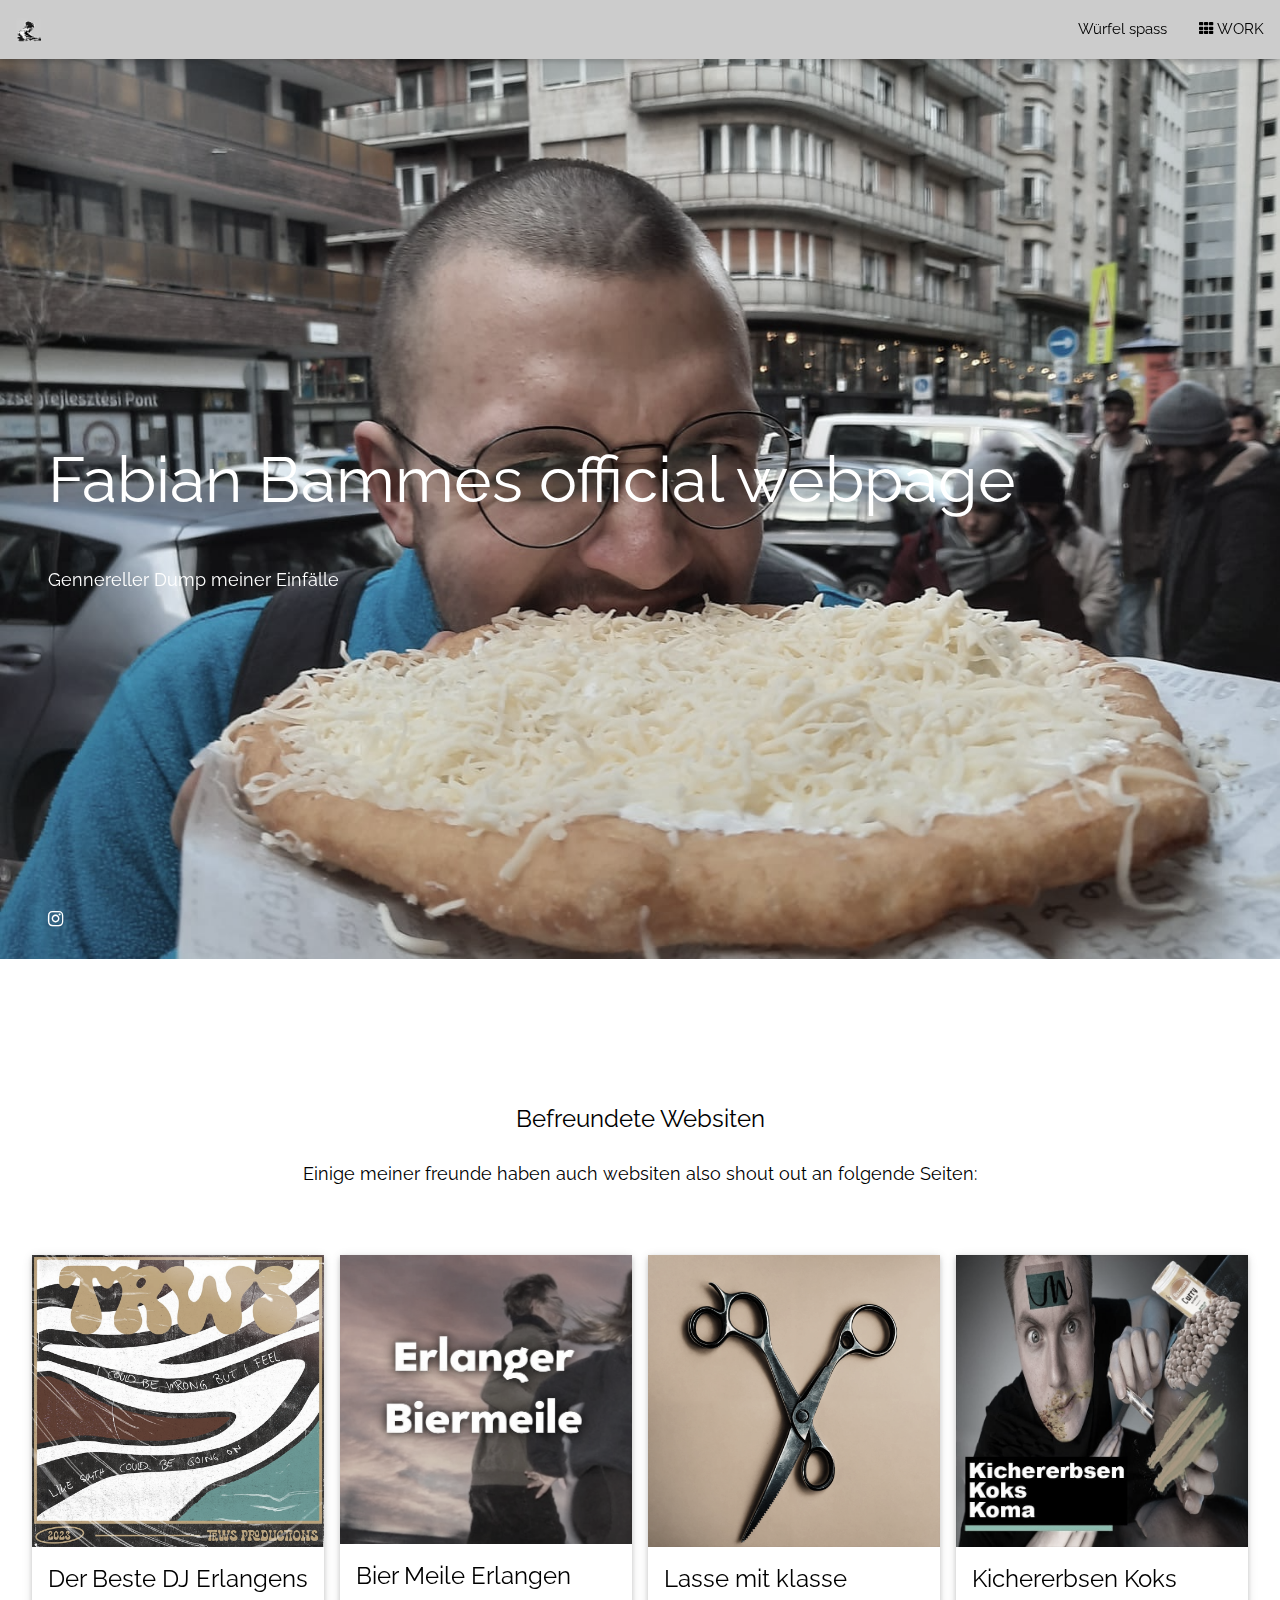
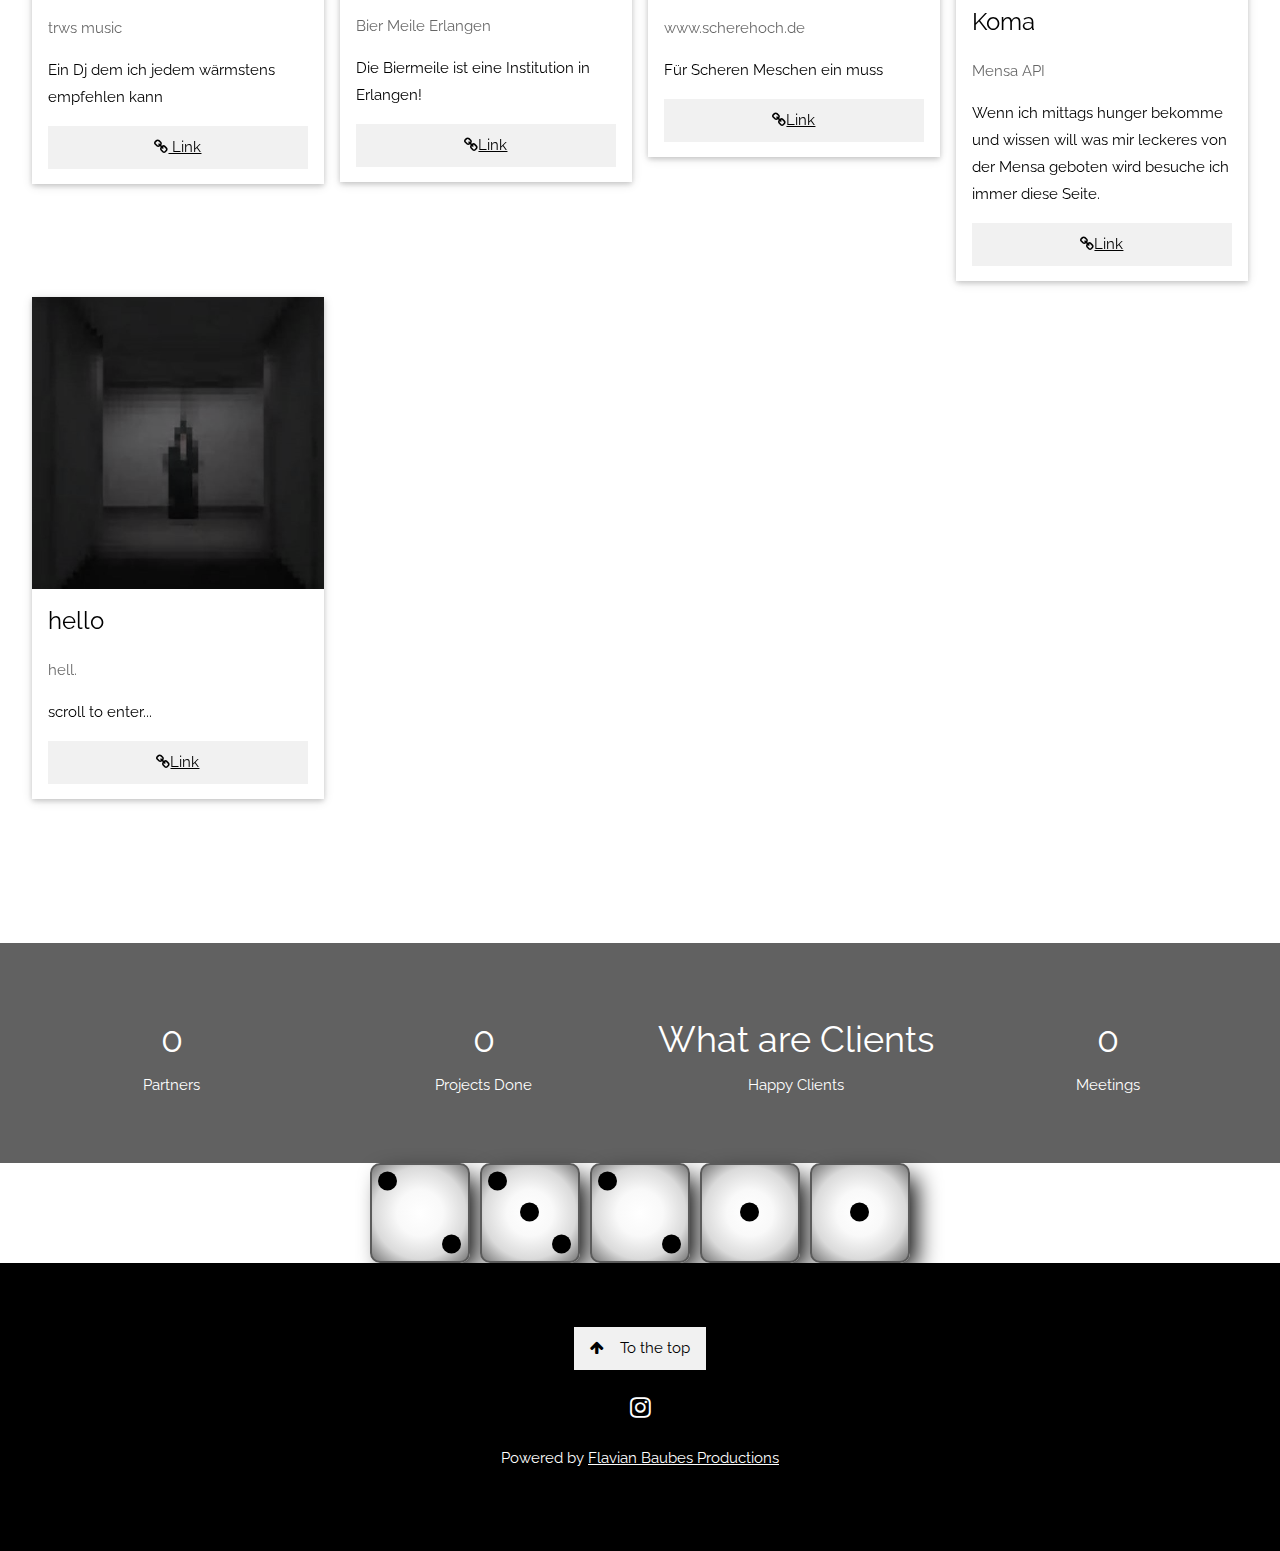
==== commit ef7812ef: "Damien" ====
--- a/index.html
+++ b/index.html
@@ -88,8 +88,8 @@
         class="w3-bar-item w3-button w3-large w3-padding-16"
         >Close</a
       >
-      <a href="#about" onclick="w3_close()" class="w3-bar-item w3-button"
-        >ABOUT</a
+      <a href="#roll" onclick="w3_close()" class="w3-bar-item w3-button"
+        >Würfelspass</a
       >
       <!-- <a href="#team" onclick="w3_close()" class="w3-bar-item w3-button">TEAM</a> -->
       <a href="#work" onclick="w3_close()" class="w3-bar-item w3-button"
@@ -108,7 +108,7 @@
         <span class="w3-xxlarge w3-hide-large w3-hide-medium"
           >Fabian Bammes official webpage</span
         ><br />
-        <span class="w3-large">Gennereller dump meiner einfälle</span>
+        <span class="w3-large">Gennereller Dump meiner Einfälle</span>
         <!-- <p><a href="#about" class="w3-button w3-white w3-padding-large w3-large w3-margin-top w3-opacity w3-hover-opacity-off">Learn more and start today</a></p> -->
       </div>
       <div
@@ -179,7 +179,7 @@
       <div class="w3-row-padding w3-grayscale" style="margin-top: 64px">
         <div class="w3-col l3 m6 w3-margin-bottom">
           <div class="w3-card">
-            <img src="TRWS2.jpg" alt="TRWS" style="width: 100%" />
+            <img src="TRWS2.jpg" alt="TRWS_1" style="width: 100%" />
             <div class="w3-container">
               <h3>Der Beste DJ Erlangens</h3>
               <p class="w3-opacity">trws music</p>
@@ -245,6 +245,29 @@
                 von der Mensa geboten wird besuche ich immer diese Seite.
               </p>
               <a href="https://www.wann-mensa-heute.de">
+                <p>
+                  <button class="w3-button w3-light-grey w3-block">
+                    <i class="fa fa-link"></i>Link
+                  </button>
+                </p>
+              </a>
+            </div>
+          </div>
+        </div>
+
+        <!-- Daumenjan -->
+        <div class="w3-col l3 m6 w3-margin-bottom">
+          <div class="w3-card">
+            <img src="Damien.JPG" alt="GUGU" style="width: 100%" />
+            <div class="w3-container">
+              <h3>
+                hello 
+                </h3>
+              <p class="w3-opacity">hell.</p>
+              <p>
+                scroll to enter...
+              </p>
+              <a href="https://dondamiano.de/">
                 <p>
                   <button class="w3-button w3-light-grey w3-block">
                     <i class="fa fa-link"></i>Link
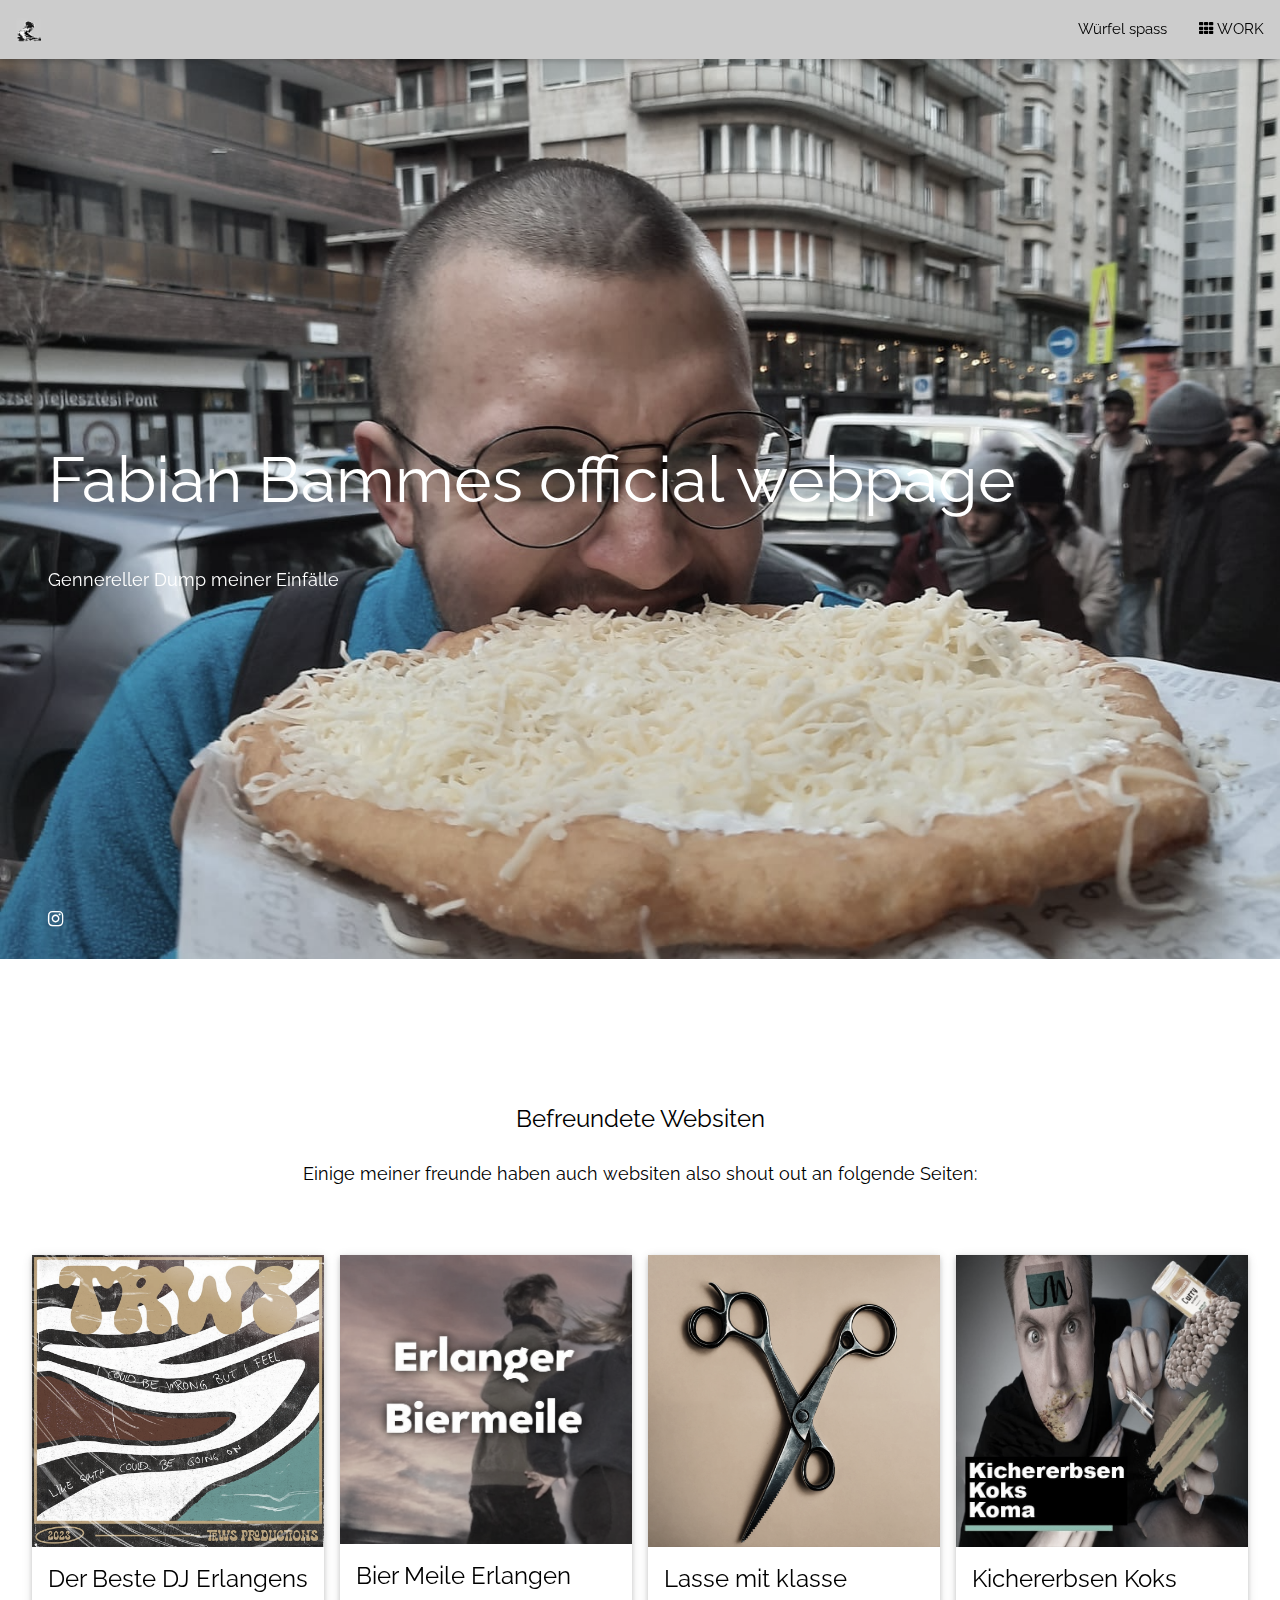
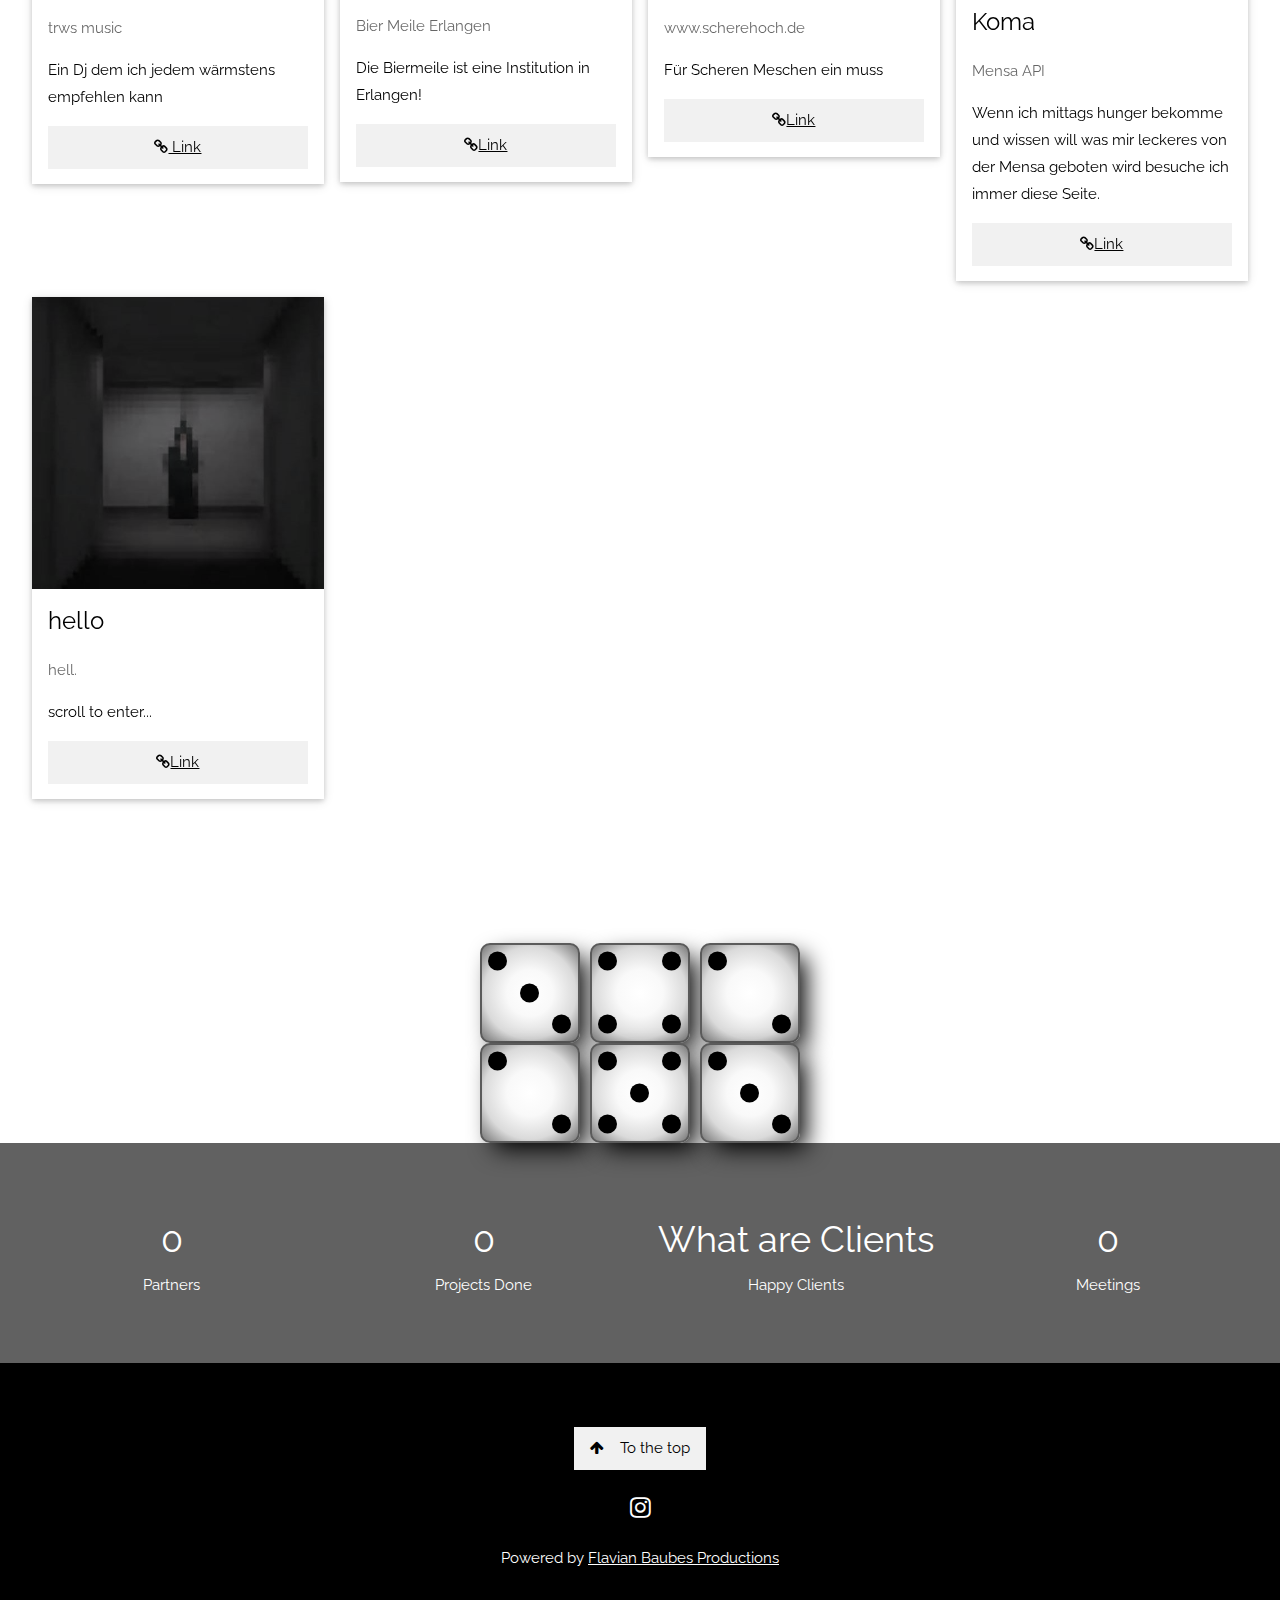
==== commit 4ac26547: "würfel change" ====
--- a/index.html
+++ b/index.html
@@ -309,6 +309,25 @@
       </div>
     </div>
 
+    <div class="wrapper" id="roll">
+      <div class="dices">
+        <div class="dicessub">
+          <div id="dice_1"></div>
+          <div id="dice_2"></div>
+        </div>
+        <div class="dicessub">
+          <div id="dice_3"></div>
+          <div id="dice_4"></div>
+        </div>
+        <div class="dicessub">
+          <div id="dice_5"></div>
+          <div id="dice_6"></div>
+        </div>
+      </div>
+    </div>
+    <script src="js/dice.js"></script>
+    <script src="js/wuerfeln.js"></script>
+
     <!-- Promo Section "Statistics" -->
     <div class="w3-container w3-row w3-center w3-dark-grey w3-padding-64">
       <div class="w3-quarter">
@@ -348,17 +367,7 @@
     <!-- <button id="addDiceBtn"> Würfel hinzufügen</button>
 <button id="removeDiceBtn"> Würfel entfernen</button> -->
 
-    <div class="wrapper" id="roll">
-      <div class="dices">
-        <div id="dice_1"></div>
-        <div id="dice_2"></div>
-        <div id="dice_3"></div>
-        <div id="dice_4"></div>
-        <div id="dice_5"></div>
-      </div>
-    </div>
-    <script src="js/dice.js"></script>
-    <script src="js/wuerfeln.js"></script>
+   
 
     <!-- Work Section -->
     <!-- <div class="w3-container" style="padding:128px 16px" id="work">
